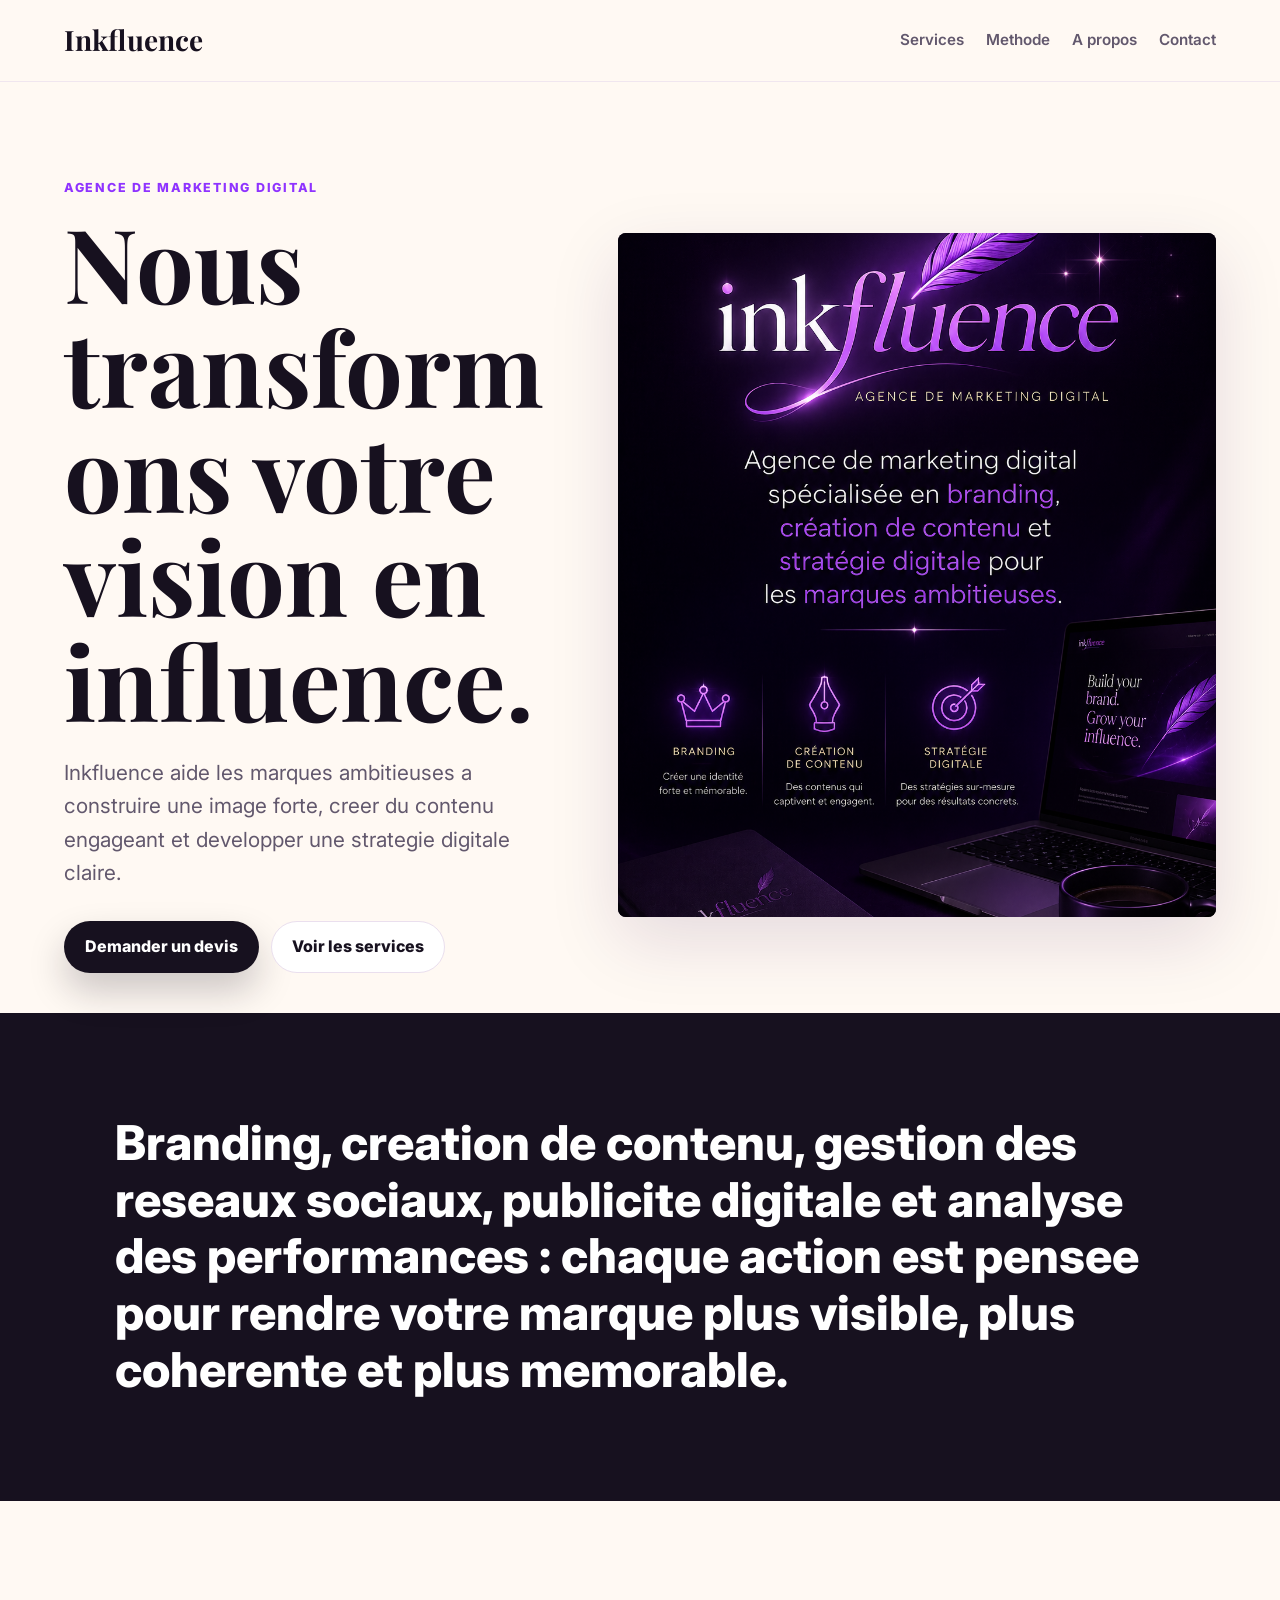
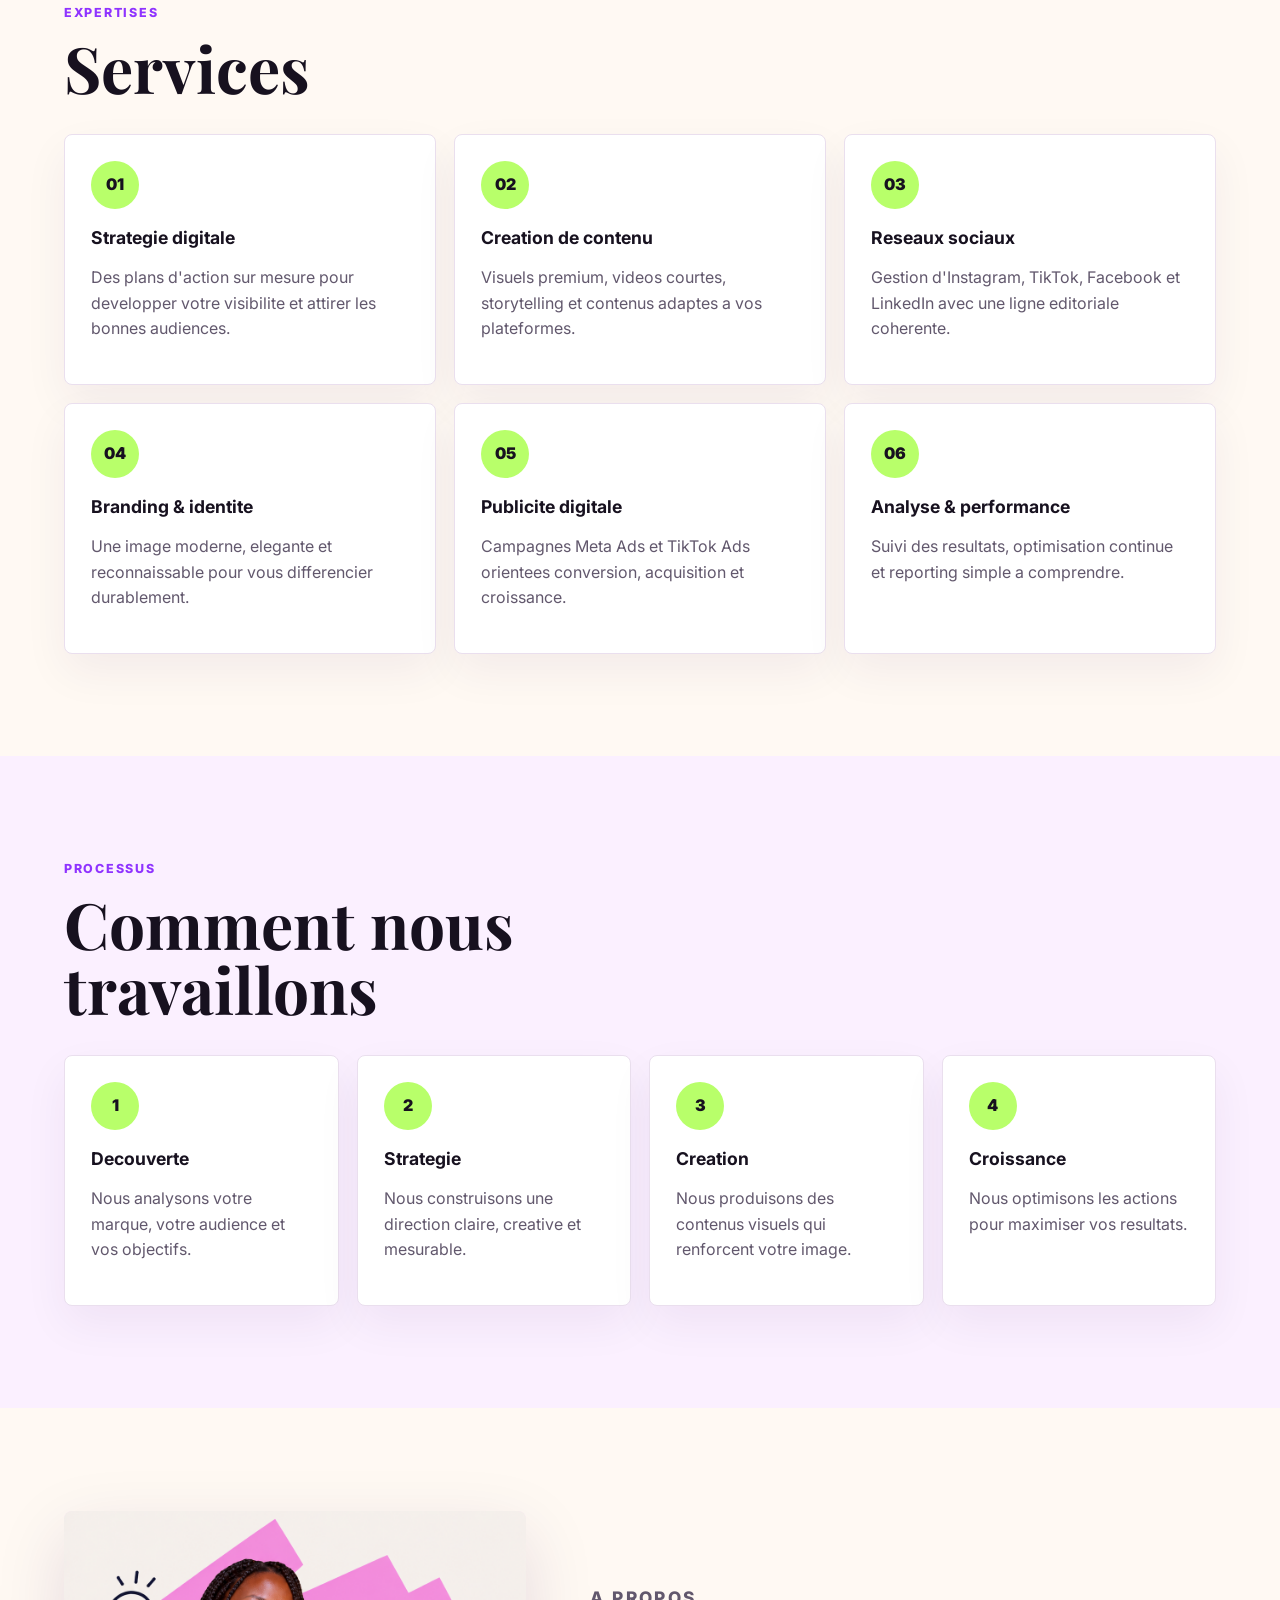
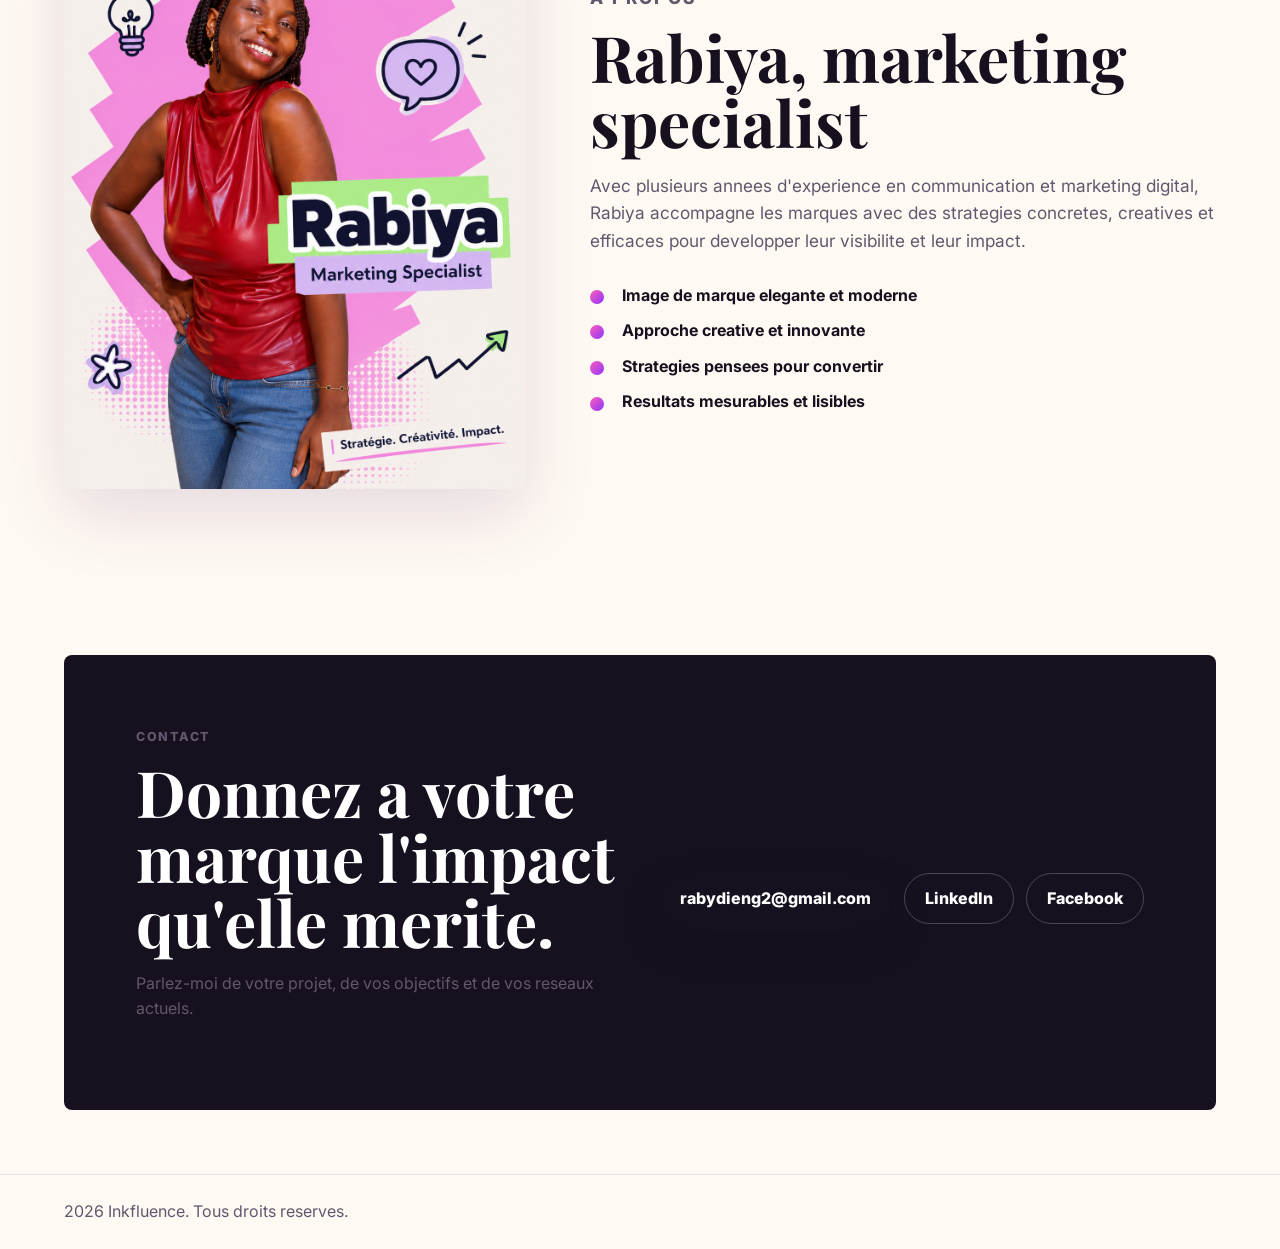
==== index.html @ ddf2203d "Add files via upload" ====
<!DOCTYPE html>
<html lang="fr">
<head>
  <meta charset="UTF-8" />
  <meta name="viewport" content="width=device-width, initial-scale=1.0" />
  <title>Inkfluence | Portfolio marketing digital</title>
  <meta
    name="description"
    content="Inkfluence accompagne les marques ambitieuses avec du branding, de la creation de contenu et une strategie digitale orientee resultats."
  />
  <link rel="preconnect" href="https://fonts.googleapis.com" />
  <link rel="preconnect" href="https://fonts.gstatic.com" crossorigin />
  <link
    href="https://fonts.googleapis.com/css2?family=Inter:wght@400;500;600;700;800&family=Playfair+Display:wght@700&display=swap"
    rel="stylesheet"
  />
  <link rel="stylesheet" href="styles.css" />
</head>
<body>
  <header class="site-header">
    <a class="brand" href="#accueil">Inkfluence</a>
    <nav class="nav" aria-label="Navigation principale">
      <a href="#services">Services</a>
      <a href="#methode">Methode</a>
      <a href="#apropos">A propos</a>
      <a href="#contact">Contact</a>
    </nav>
  </header>

  <main>
    <section class="hero" id="accueil">
      <div class="hero-content">
        <p class="eyebrow">Agence de marketing digital</p>
        <h1>Nous transformons votre vision en influence.</h1>
        <p class="hero-text">
          Inkfluence aide les marques ambitieuses a construire une image forte,
          creer du contenu engageant et developper une strategie digitale claire.
        </p>
        <div class="hero-actions">
          <a class="button primary" href="mailto:rabydieng2@gmail.com?subject=Demande de devis">Demander un devis</a>
          <a class="button secondary" href="#services">Voir les services</a>
        </div>
      </div>
      <div class="hero-media" aria-label="Visuel de marque Inkfluence">
        <img src="assets/inkfluence-hero.png" alt="Identite visuelle Inkfluence" />
      </div>
    </section>

    <section class="section intro" aria-label="Presentation">
      <p>
        Branding, creation de contenu, gestion des reseaux sociaux, publicite digitale
        et analyse des performances : chaque action est pensee pour rendre votre marque
        plus visible, plus coherente et plus memorable.
      </p>
    </section>

    <section class="section" id="services">
      <div class="section-heading">
        <p class="eyebrow">Expertises</p>
        <h2>Services</h2>
      </div>
      <div class="cards">
        <article class="card">
          <span class="card-icon">01</span>
          <h3>Strategie digitale</h3>
          <p>Des plans d'action sur mesure pour developper votre visibilite et attirer les bonnes audiences.</p>
        </article>
        <article class="card">
          <span class="card-icon">02</span>
          <h3>Creation de contenu</h3>
          <p>Visuels premium, videos courtes, storytelling et contenus adaptes a vos plateformes.</p>
        </article>
        <article class="card">
          <span class="card-icon">03</span>
          <h3>Reseaux sociaux</h3>
          <p>Gestion d'Instagram, TikTok, Facebook et LinkedIn avec une ligne editoriale coherente.</p>
        </article>
        <article class="card">
          <span class="card-icon">04</span>
          <h3>Branding & identite</h3>
          <p>Une image moderne, elegante et reconnaissable pour vous differencier durablement.</p>
        </article>
        <article class="card">
          <span class="card-icon">05</span>
          <h3>Publicite digitale</h3>
          <p>Campagnes Meta Ads et TikTok Ads orientees conversion, acquisition et croissance.</p>
        </article>
        <article class="card">
          <span class="card-icon">06</span>
          <h3>Analyse & performance</h3>
          <p>Suivi des resultats, optimisation continue et reporting simple a comprendre.</p>
        </article>
      </div>
    </section>

    <section class="section method" id="methode">
      <div class="section-heading">
        <p class="eyebrow">Processus</p>
        <h2>Comment nous travaillons</h2>
      </div>
      <div class="steps">
        <article>
          <span>1</span>
          <h3>Decouverte</h3>
          <p>Nous analysons votre marque, votre audience et vos objectifs.</p>
        </article>
        <article>
          <span>2</span>
          <h3>Strategie</h3>
          <p>Nous construisons une direction claire, creative et mesurable.</p>
        </article>
        <article>
          <span>3</span>
          <h3>Creation</h3>
          <p>Nous produisons des contenus visuels qui renforcent votre image.</p>
        </article>
        <article>
          <span>4</span>
          <h3>Croissance</h3>
          <p>Nous optimisons les actions pour maximiser vos resultats.</p>
        </article>
      </div>
    </section>

    <section class="section about" id="apropos">
      <div class="about-media">
        <img src="assets/rabiya-marketing-specialist.png" alt="Rabiya, marketing specialist" />
      </div>
      <div class="about-content">
        <p class="eyebrow">A propos</p>
        <h2>Rabiya, marketing specialist</h2>
        <p>
          Avec plusieurs annees d'experience en communication et marketing digital,
          Rabiya accompagne les marques avec des strategies concretes, creatives et
          efficaces pour developper leur visibilite et leur impact.
        </p>
        <ul class="check-list">
          <li>Image de marque elegante et moderne</li>
          <li>Approche creative et innovante</li>
          <li>Strategies pensees pour convertir</li>
          <li>Resultats mesurables et lisibles</li>
        </ul>
      </div>
    </section>

    <section class="cta" id="contact">
      <div>
        <p class="eyebrow">Contact</p>
        <h2>Donnez a votre marque l'impact qu'elle merite.</h2>
        <p>Parlez-moi de votre projet, de vos objectifs et de vos reseaux actuels.</p>
      </div>
      <div class="contact-actions">
        <a class="button primary" href="mailto:rabydieng2@gmail.com?subject=Demande de devis">rabydieng2@gmail.com</a>
        <a class="button secondary" href="https://www.linkedin.com/in/rabiya-dieng-50370a362?utm_source=share&utm_campaign=share_via&utm_content=profile&utm_medium=ios_app" target="_blank" rel="noreferrer">LinkedIn</a>
        <a class="button secondary" href="https://www.facebook.com/share/18fPBkWwqf/?mibextid=wwXIfr" target="_blank" rel="noreferrer">Facebook</a>
      </div>
    </section>
  </main>

  <footer class="site-footer">
    <p>2026 Inkfluence. Tous droits reserves.</p>
  </footer>
</body>
</html>
---- styles.css ----
:root {
  --bg: #fff9f3;
  --surface: #ffffff;
  --ink: #17111f;
  --muted: #62586d;
  --purple: #8f33ff;
  --pink: #ff5fb7;
  --lime: #b8ff6a;
  --line: #eadfee;
  --shadow: 0 24px 70px rgba(52, 18, 82, 0.13);
}

* {
  box-sizing: border-box;
}

html {
  scroll-behavior: smooth;
}

body {
  margin: 0;
  background: var(--bg);
  color: var(--ink);
  font-family: Inter, Arial, sans-serif;
  line-height: 1.6;
}

img {
  display: block;
  max-width: 100%;
}

a {
  color: inherit;
  text-decoration: none;
}

.site-header {
  position: sticky;
  top: 0;
  z-index: 10;
  display: flex;
  align-items: center;
  justify-content: space-between;
  gap: 24px;
  padding: 18px clamp(20px, 5vw, 72px);
  background: rgba(255, 249, 243, 0.88);
  backdrop-filter: blur(18px);
  border-bottom: 1px solid rgba(234, 223, 238, 0.7);
}

.brand {
  font-family: "Playfair Display", Georgia, serif;
  font-size: 1.75rem;
  font-weight: 700;
}

.nav {
  display: flex;
  flex-wrap: wrap;
  justify-content: flex-end;
  gap: 8px 22px;
  color: var(--muted);
  font-size: 0.95rem;
  font-weight: 600;
}

.nav a:hover {
  color: var(--purple);
}

.hero {
  display: grid;
  grid-template-columns: minmax(0, 0.9fr) minmax(320px, 1.1fr);
  align-items: center;
  gap: clamp(28px, 5vw, 72px);
  padding: clamp(48px, 8vw, 96px) clamp(20px, 5vw, 72px) 40px;
  min-height: calc(100vh - 73px);
}

.hero-content {
  max-width: 650px;
}

.eyebrow {
  margin: 0 0 12px;
  color: var(--purple);
  font-size: 0.78rem;
  font-weight: 800;
  letter-spacing: 0.14em;
  text-transform: uppercase;
}

h1,
h2,
h3,
p {
  overflow-wrap: anywhere;
}

h1,
h2 {
  margin: 0;
  font-family: "Playfair Display", Georgia, serif;
  line-height: 1.02;
}

h1 {
  font-size: clamp(3rem, 8vw, 6.5rem);
  max-width: 720px;
}

h2 {
  font-size: clamp(2.2rem, 5vw, 4.6rem);
}

h3 {
  margin: 18px 0 10px;
  font-size: 1.1rem;
  line-height: 1.25;
}

.hero-text {
  max-width: 590px;
  margin: 24px 0 0;
  color: var(--muted);
  font-size: clamp(1.05rem, 2vw, 1.3rem);
}

.hero-actions,
.contact-actions {
  display: flex;
  flex-wrap: wrap;
  gap: 12px;
  margin-top: 32px;
}

.button {
  display: inline-flex;
  align-items: center;
  justify-content: center;
  min-height: 48px;
  padding: 12px 20px;
  border: 1px solid transparent;
  border-radius: 999px;
  font-weight: 800;
  transition: transform 180ms ease, box-shadow 180ms ease, background 180ms ease;
}

.button:hover {
  transform: translateY(-2px);
}

.button.primary {
  background: var(--ink);
  color: #ffffff;
  box-shadow: 0 18px 36px rgba(23, 17, 31, 0.22);
}

.button.secondary {
  background: var(--surface);
  border-color: var(--line);
  color: var(--ink);
}

.hero-media {
  overflow: hidden;
  border-radius: 8px;
  box-shadow: var(--shadow);
  background: #13061f;
}

.hero-media img {
  width: 100%;
  height: min(76vh, 820px);
  object-fit: cover;
}

.section {
  padding: clamp(56px, 8vw, 110px) clamp(20px, 5vw, 72px);
}

.intro {
  background: var(--ink);
  color: #ffffff;
}

.intro p {
  max-width: 1050px;
  margin: 0 auto;
  font-size: clamp(1.45rem, 4vw, 3rem);
  line-height: 1.18;
  font-weight: 800;
}

.section-heading {
  max-width: 760px;
  margin-bottom: 34px;
}

.cards {
  display: grid;
  grid-template-columns: repeat(3, minmax(0, 1fr));
  gap: 18px;
}

.card,
.steps article {
  min-height: 220px;
  padding: 26px;
  background: var(--surface);
  border: 1px solid var(--line);
  border-radius: 8px;
  box-shadow: 0 18px 45px rgba(52, 18, 82, 0.06);
}

.card-icon,
.steps span {
  display: inline-grid;
  place-items: center;
  width: 48px;
  height: 48px;
  border-radius: 50%;
  background: var(--lime);
  color: var(--ink);
  font-weight: 900;
}

.card p,
.steps p,
.about-content p,
.cta p,
.site-footer {
  color: var(--muted);
}

.method {
  background: #fbf0ff;
}

.steps {
  display: grid;
  grid-template-columns: repeat(4, minmax(0, 1fr));
  gap: 18px;
}

.about {
  display: grid;
  grid-template-columns: minmax(280px, 0.85fr) minmax(0, 1.15fr);
  align-items: center;
  gap: clamp(28px, 5vw, 72px);
}

.about-media {
  overflow: hidden;
  border-radius: 8px;
  background: #ffe8f6;
  box-shadow: var(--shadow);
}

.about-media img {
  width: 100%;
  aspect-ratio: 4 / 5;
  object-fit: cover;
}

.about-content {
  max-width: 720px;
}

.about-content p {
  font-size: 1.08rem;
}

.check-list {
  display: grid;
  gap: 10px;
  padding: 0;
  margin: 28px 0 0;
  list-style: none;
}

.check-list li {
  position: relative;
  padding-left: 32px;
  font-weight: 700;
}

.check-list li::before {
  content: "";
  position: absolute;
  left: 0;
  top: 0.45em;
  width: 14px;
  height: 14px;
  border-radius: 50%;
  background: linear-gradient(135deg, var(--pink), var(--purple));
}

.cta {
  display: grid;
  grid-template-columns: minmax(0, 1fr) auto;
  align-items: center;
  gap: 28px;
  margin: clamp(20px, 5vw, 72px);
  padding: clamp(36px, 6vw, 72px);
  background: var(--ink);
  color: #ffffff;
  border-radius: 8px;
}

.cta p {
  max-width: 650px;
}

.cta .button.secondary {
  background: transparent;
  color: #ffffff;
  border-color: rgba(255, 255, 255, 0.22);
}

.site-footer {
  padding: 24px clamp(20px, 5vw, 72px);
  border-top: 1px solid var(--line);
}

.site-footer p {
  margin: 0;
}

@media (max-width: 920px) {
  .hero,
  .about,
  .cta {
    grid-template-columns: 1fr;
  }

  .hero {
    min-height: auto;
  }

  .cards,
  .steps {
    grid-template-columns: repeat(2, minmax(0, 1fr));
  }

  .hero-media img {
    height: auto;
  }
}

@media (max-width: 640px) {
  .site-header {
    align-items: flex-start;
    flex-direction: column;
  }

  .nav {
    justify-content: flex-start;
  }

  .cards,
  .steps {
    grid-template-columns: 1fr;
  }

  .button {
    width: 100%;
  }
}
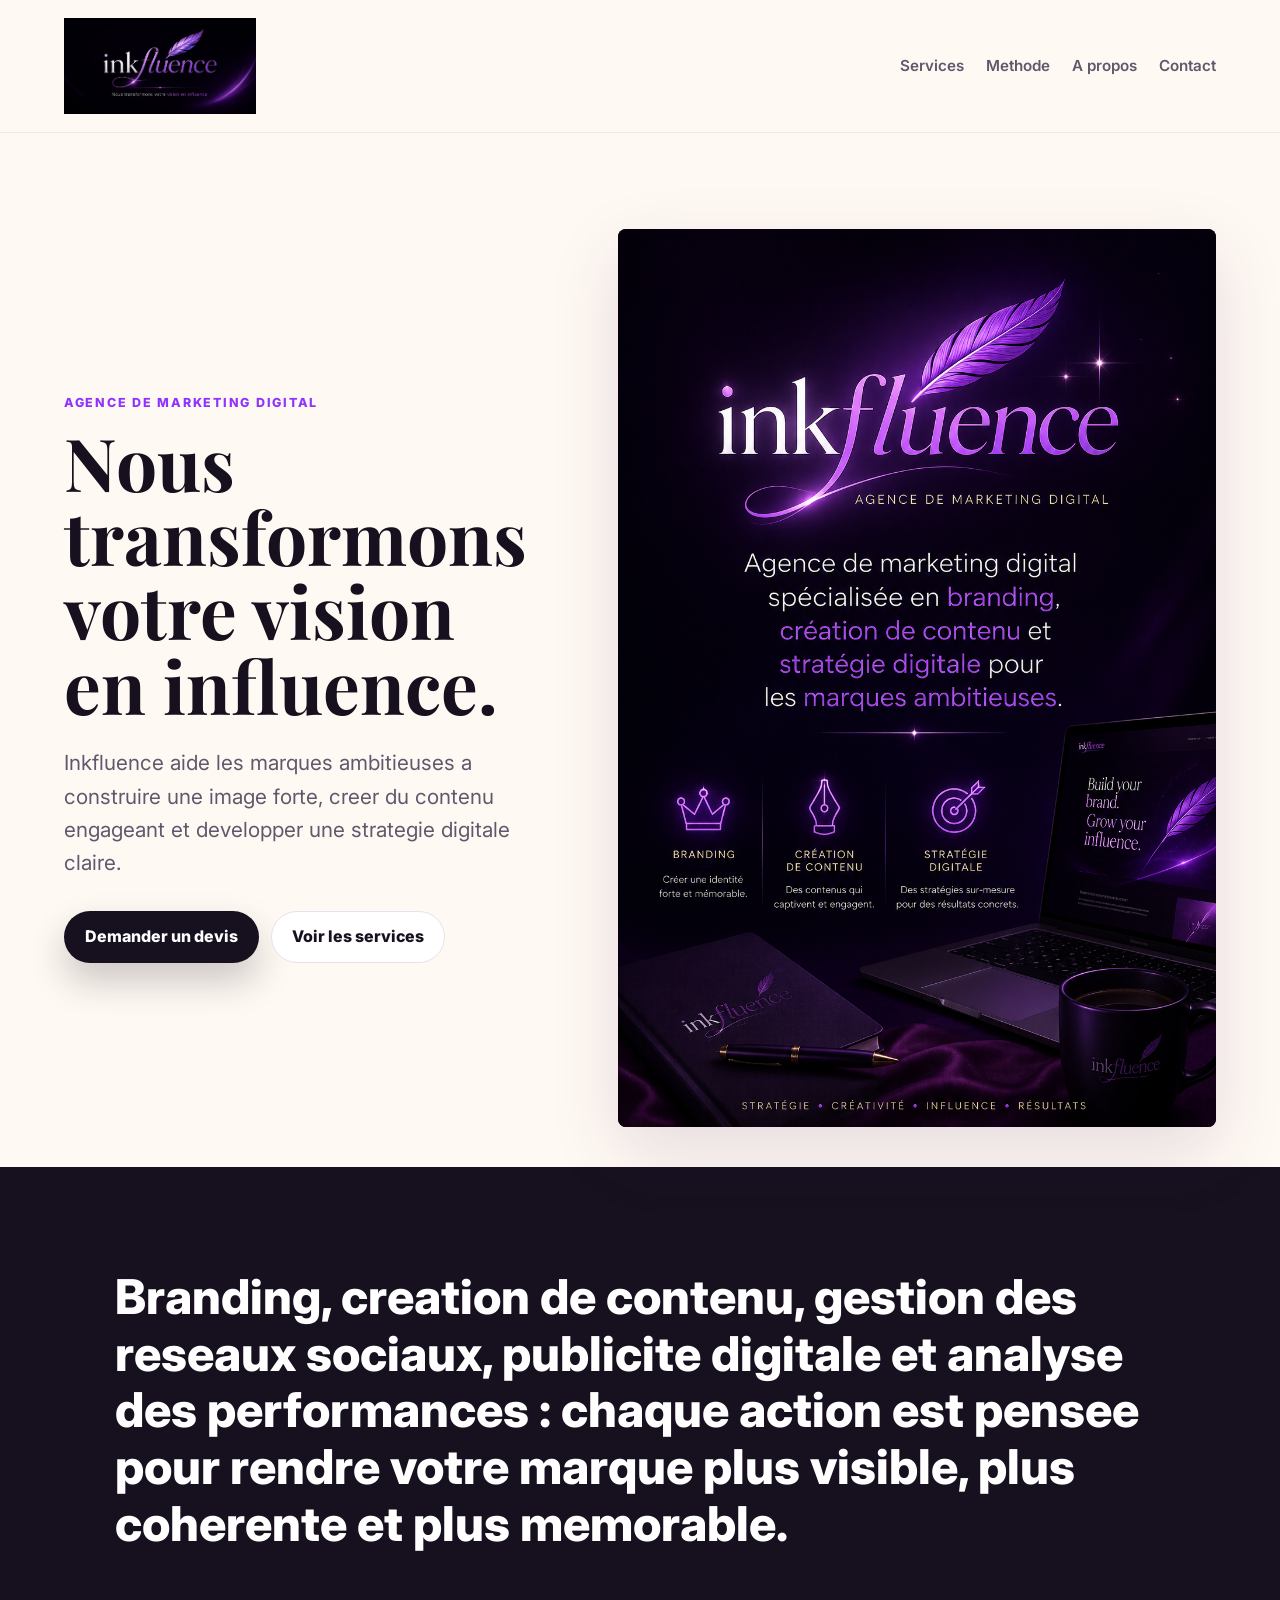
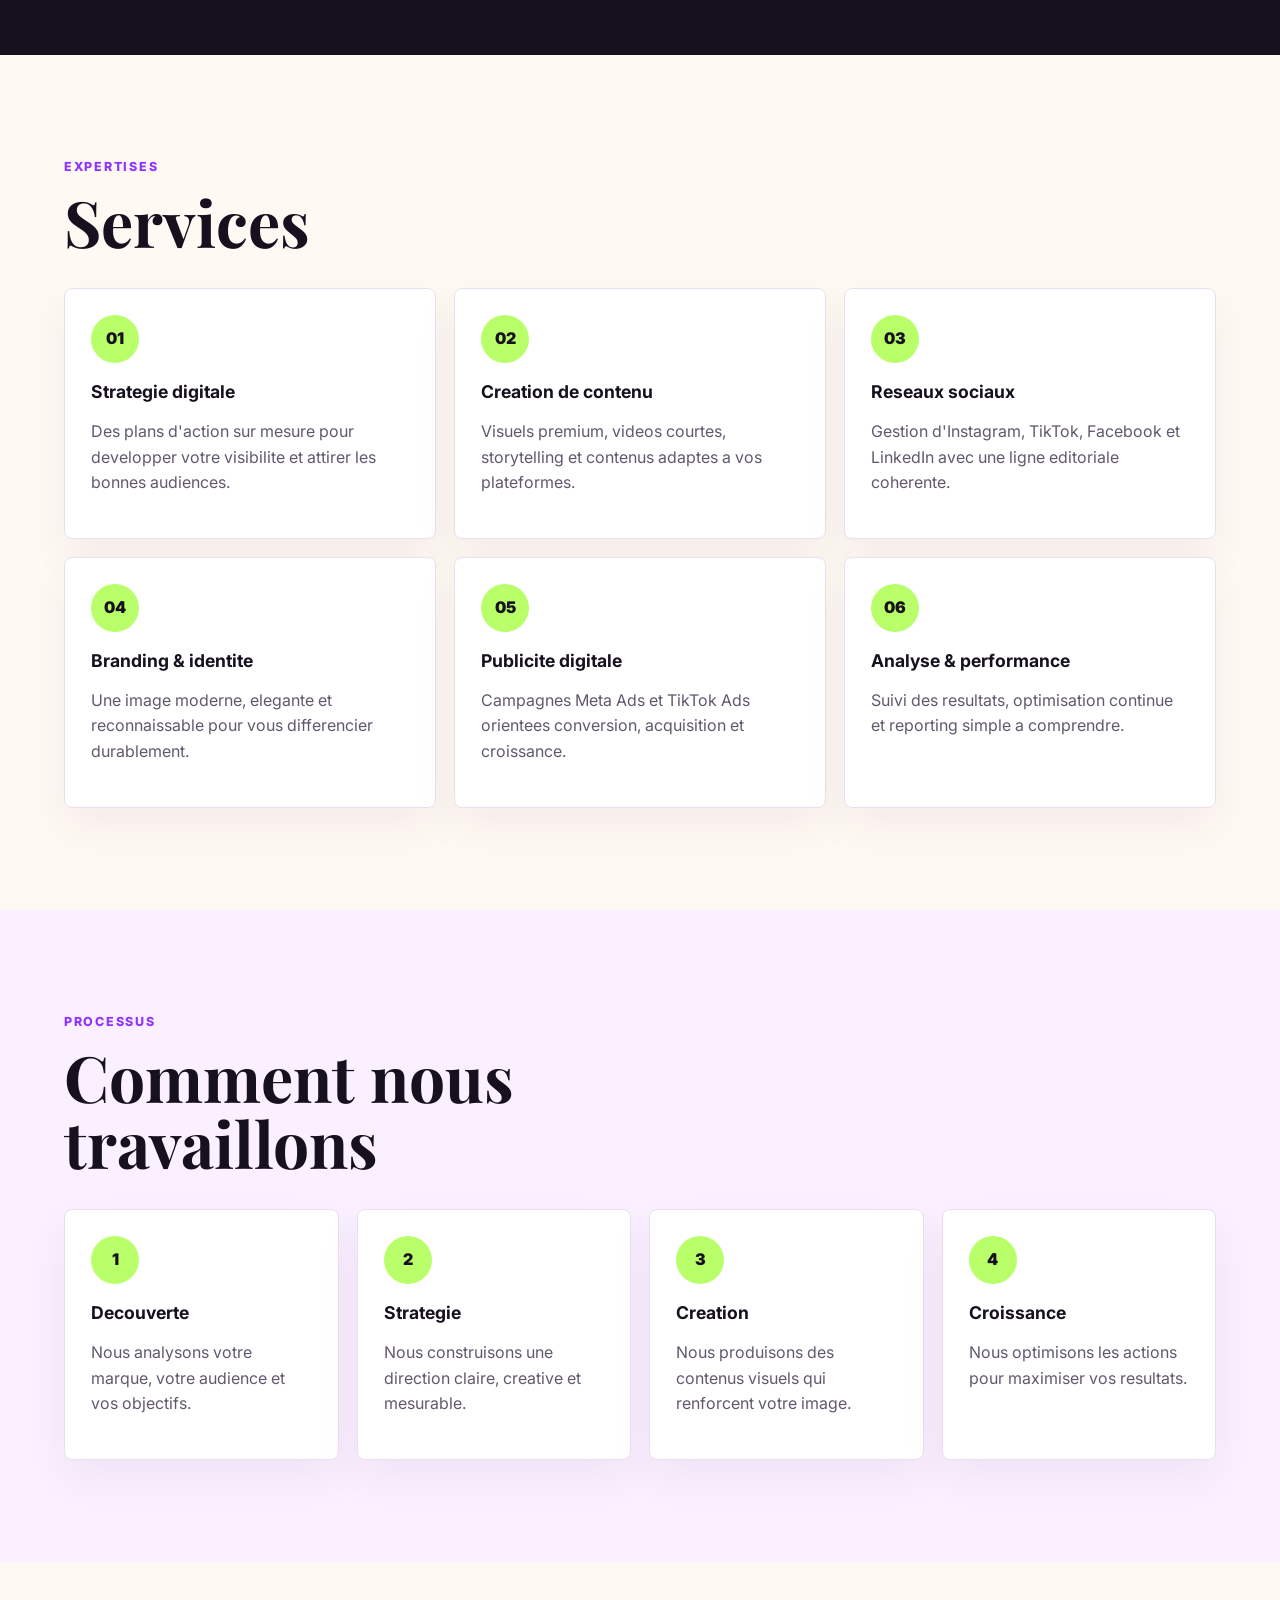
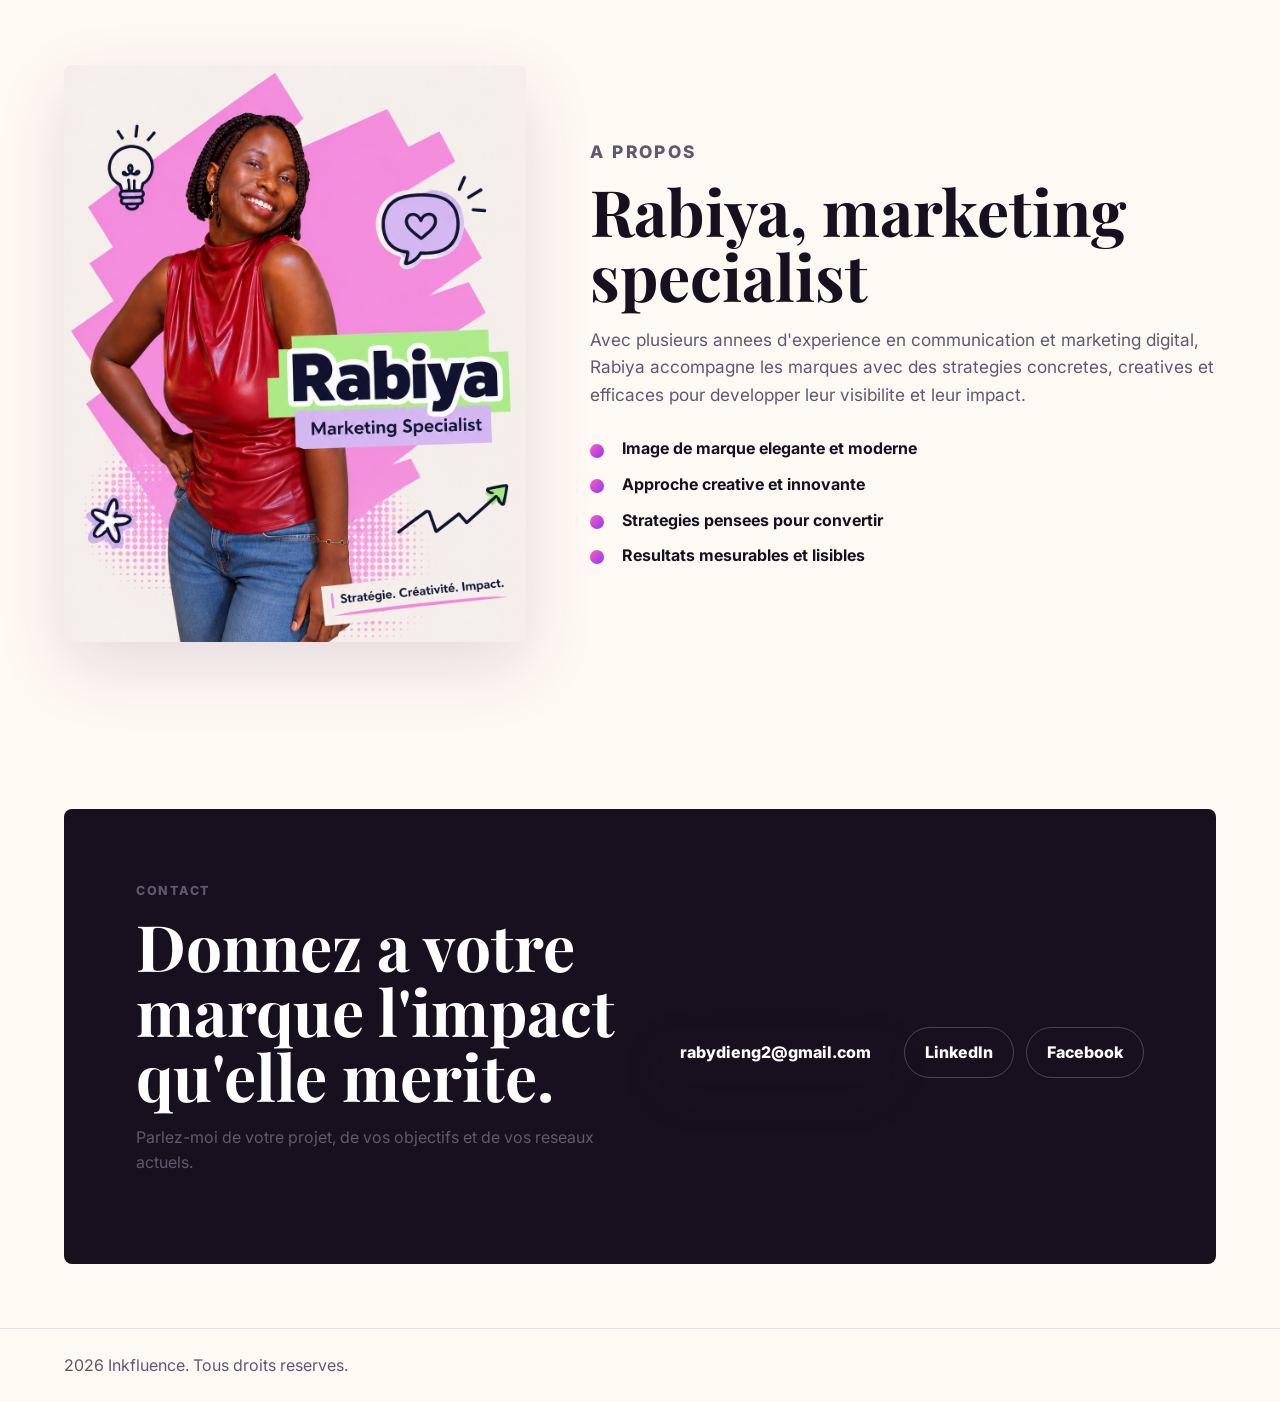
==== commit 62500ec8: "Add files via upload" ====
--- a/index.html
+++ b/index.html
@@ -18,7 +18,9 @@
 </head>
 <body>
   <header class="site-header">
-    <a class="brand" href="#accueil">Inkfluence</a>
+    <a class="brand" href="#accueil" aria-label="Accueil Inkfluence">
+      <img src="assets/inkfluence-logo.png" alt="Inkfluence" />
+    </a>
     <nav class="nav" aria-label="Navigation principale">
       <a href="#services">Services</a>
       <a href="#methode">Methode</a>
--- a/styles.css
+++ b/styles.css
@@ -51,9 +51,14 @@
 }
 
 .brand {
-  font-family: "Playfair Display", Georgia, serif;
-  font-size: 1.75rem;
-  font-weight: 700;
+  display: inline-flex;
+  align-items: center;
+  width: clamp(132px, 15vw, 210px);
+}
+
+.brand img {
+  width: 100%;
+  height: auto;
 }
 
 .nav {
@@ -107,8 +112,8 @@
 }
 
 h1 {
-  font-size: clamp(3rem, 8vw, 6.5rem);
-  max-width: 720px;
+  font-size: clamp(2.45rem, 5.7vw, 5rem);
+  max-width: 660px;
 }
 
 h2 {
@@ -173,8 +178,9 @@
 
 .hero-media img {
   width: 100%;
-  height: min(76vh, 820px);
-  object-fit: cover;
+  height: auto;
+  object-fit: contain;
+  object-position: center top;
 }
 
 .section {
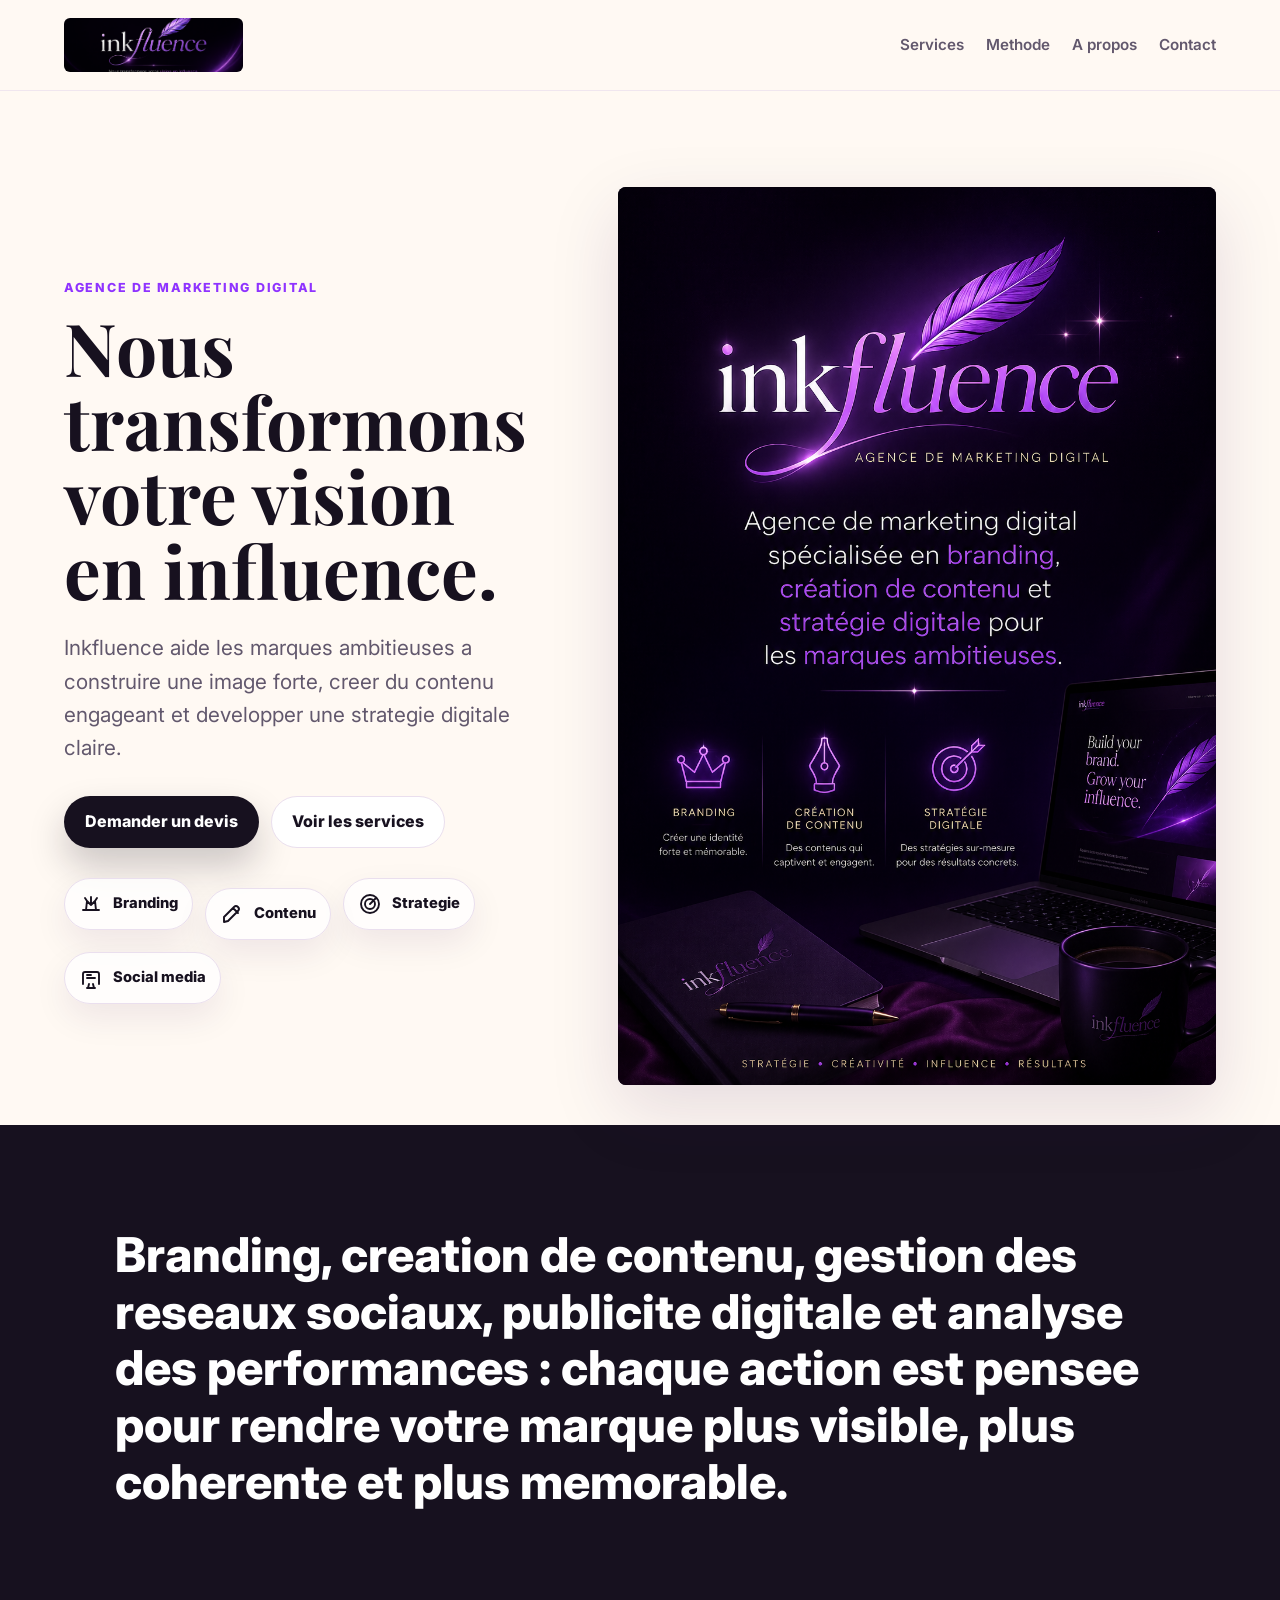
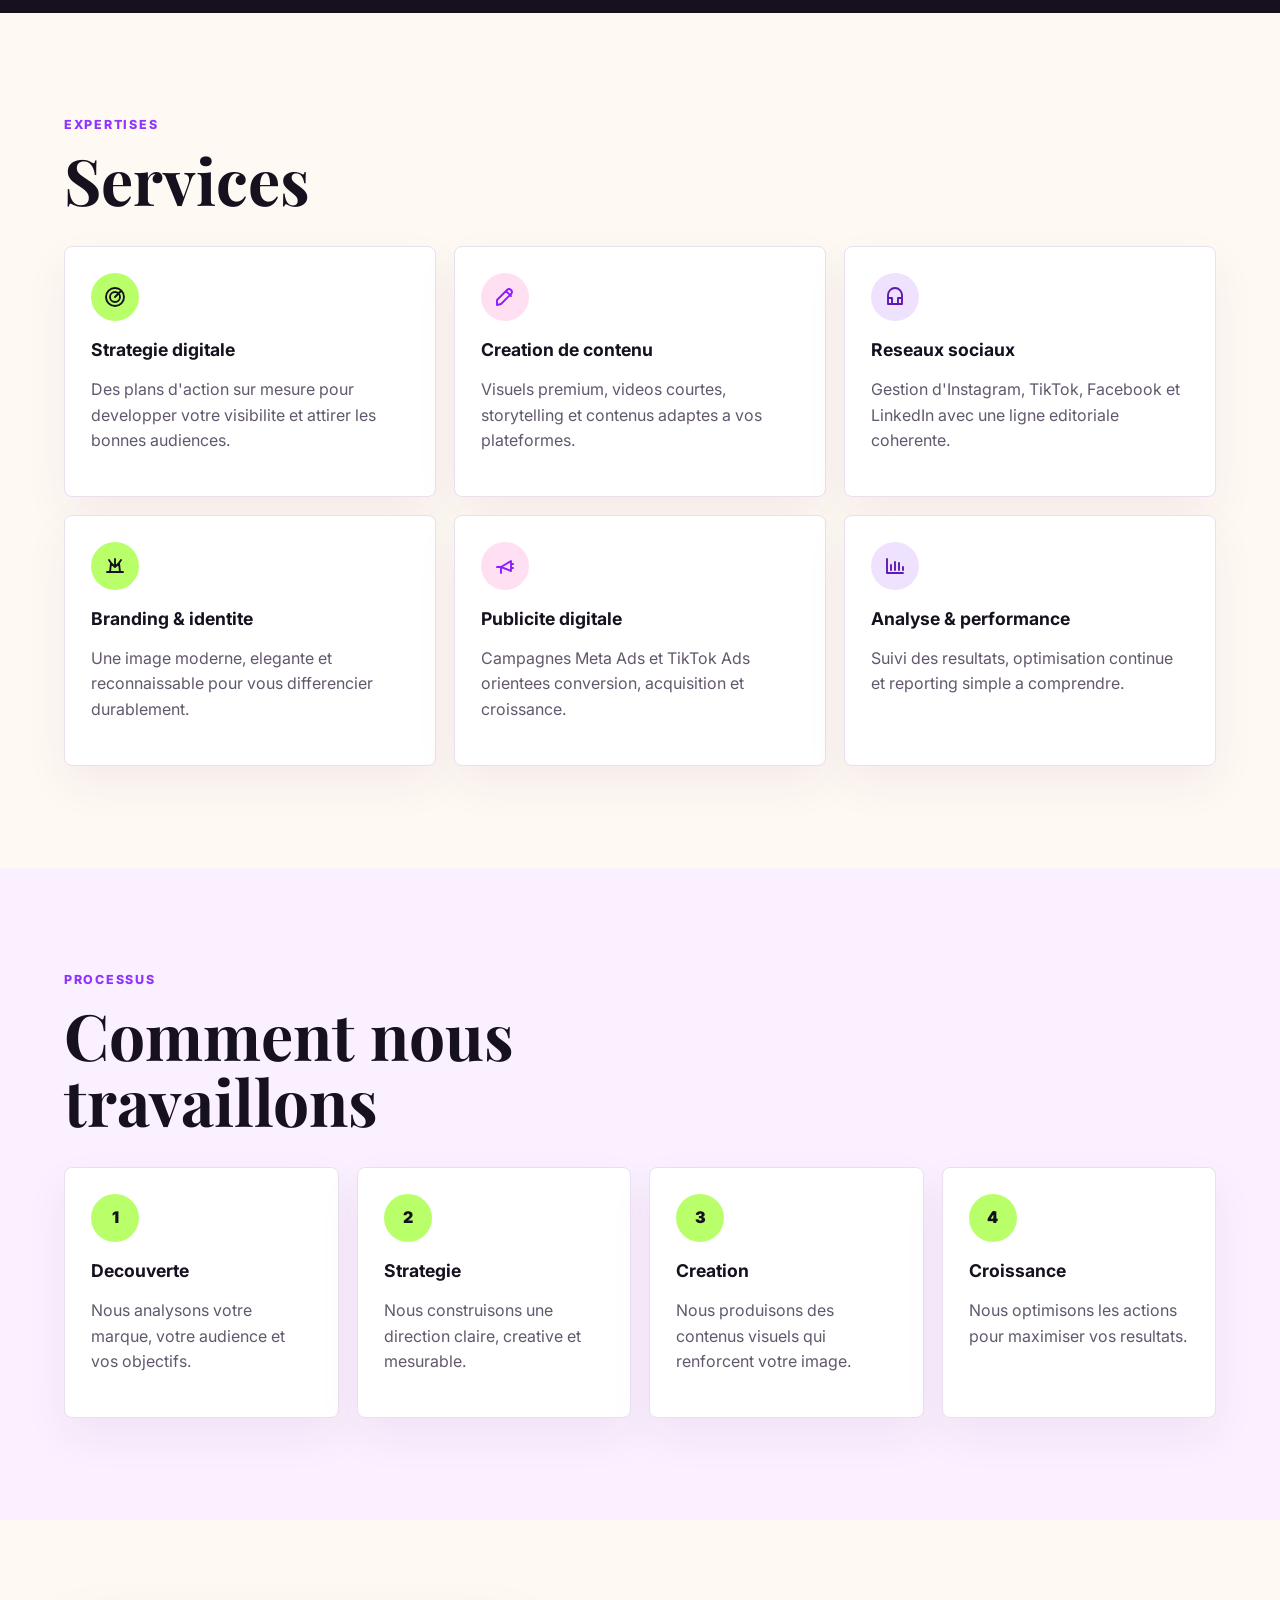
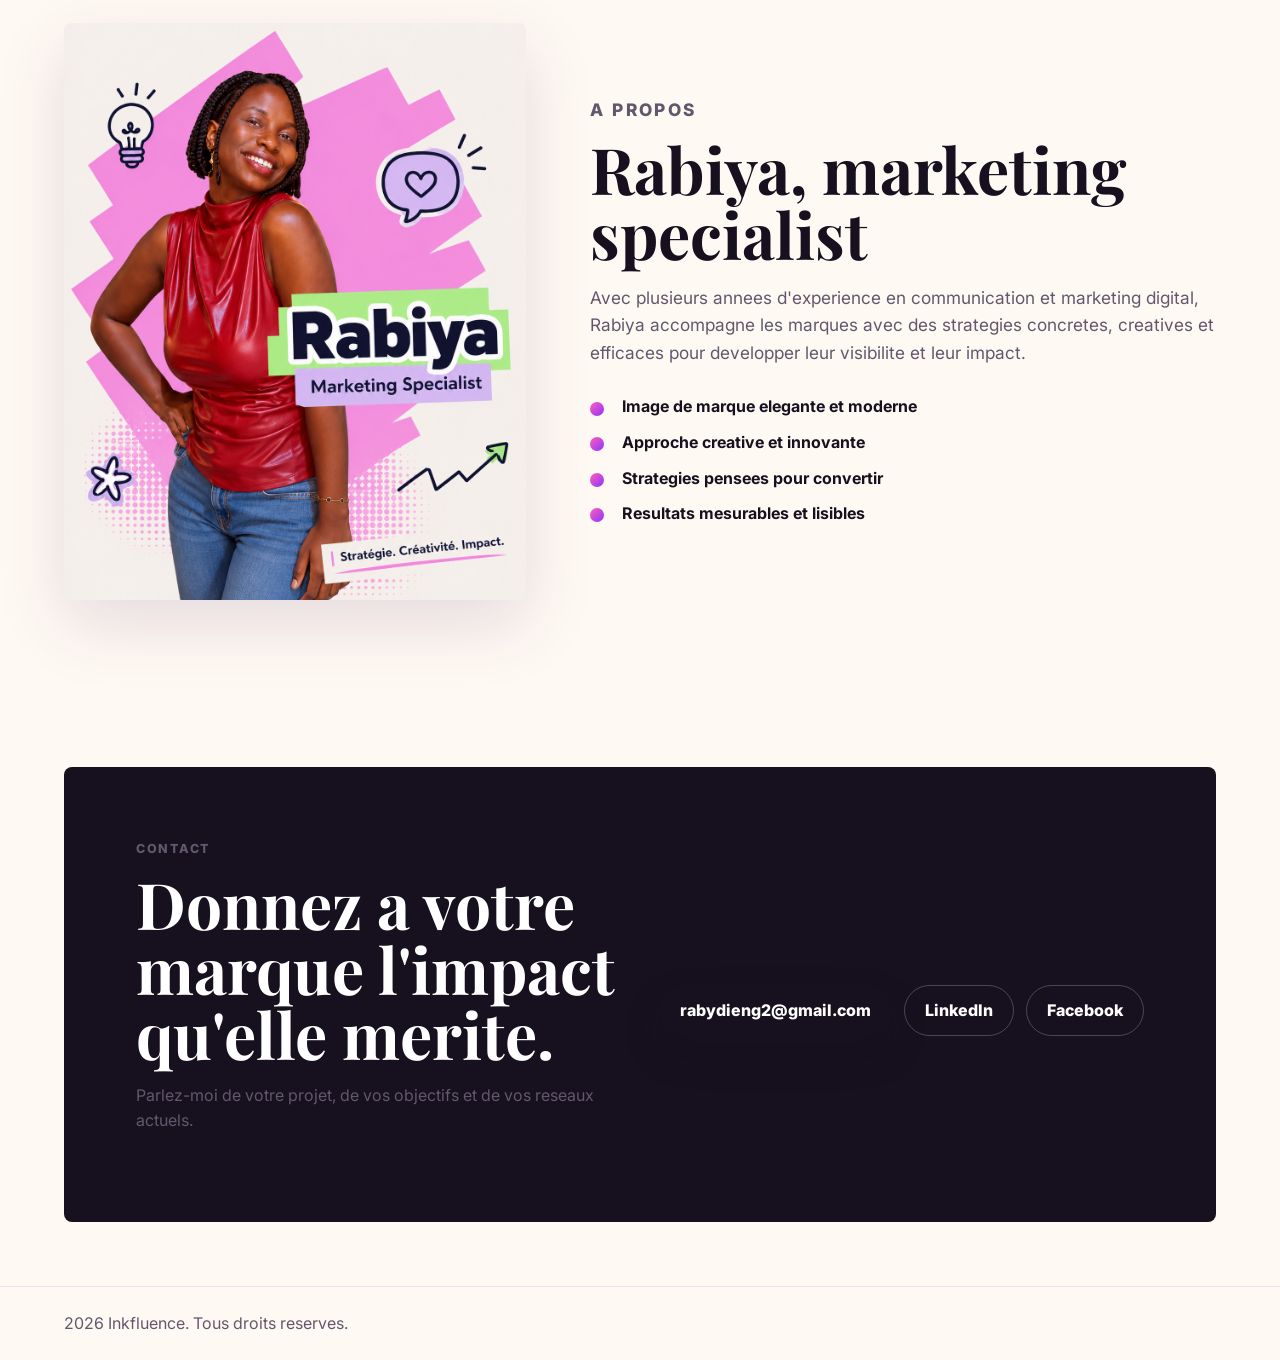
==== commit 4a615cfc: "Add files via upload" ====
--- a/index.html
+++ b/index.html
@@ -42,6 +42,24 @@
           <a class="button primary" href="mailto:rabydieng2@gmail.com?subject=Demande de devis">Demander un devis</a>
           <a class="button secondary" href="#services">Voir les services</a>
         </div>
+        <div class="service-cloud" aria-label="Services Inkfluence">
+          <span class="service-pill">
+            <svg viewBox="0 0 24 24" aria-hidden="true"><path d="M4 18h16M7 18l1-9 4 4 4-4 1 9M8 9l-2-3M16 9l2-3M12 13V5" /></svg>
+            Branding
+          </span>
+          <span class="service-pill">
+            <svg viewBox="0 0 24 24" aria-hidden="true"><path d="M4 20l4-1 10-10a2.8 2.8 0 0 0-4-4L4 15v5ZM13 6l5 5" /></svg>
+            Contenu
+          </span>
+          <span class="service-pill">
+            <svg viewBox="0 0 24 24" aria-hidden="true"><path d="M12 21a9 9 0 1 0-9-9 9 9 0 0 0 9 9ZM12 17a5 5 0 1 0-5-5 5 5 0 0 0 5 5ZM12 12l6-6" /></svg>
+            Strategie
+          </span>
+          <span class="service-pill">
+            <svg viewBox="0 0 24 24" aria-hidden="true"><path d="M4 18V8a2 2 0 0 1 2-2h12a2 2 0 0 1 2 2v10M8 22h8M10 18l-1 4M14 18l1 4M8 12h8M8 9h4" /></svg>
+            Social media
+          </span>
+        </div>
       </div>
       <div class="hero-media" aria-label="Visuel de marque Inkfluence">
         <img src="assets/inkfluence-hero.png" alt="Identite visuelle Inkfluence" />
@@ -63,32 +81,32 @@
       </div>
       <div class="cards">
         <article class="card">
-          <span class="card-icon">01</span>
+          <span class="card-icon"><svg viewBox="0 0 24 24" aria-hidden="true"><path d="M12 21a9 9 0 1 0-9-9 9 9 0 0 0 9 9ZM12 17a5 5 0 1 0-5-5 5 5 0 0 0 5 5ZM12 12l6-6" /></svg></span>
           <h3>Strategie digitale</h3>
           <p>Des plans d'action sur mesure pour developper votre visibilite et attirer les bonnes audiences.</p>
         </article>
         <article class="card">
-          <span class="card-icon">02</span>
+          <span class="card-icon"><svg viewBox="0 0 24 24" aria-hidden="true"><path d="M4 20l4-1 10-10a2.8 2.8 0 0 0-4-4L4 15v5ZM13 6l5 5" /></svg></span>
           <h3>Creation de contenu</h3>
           <p>Visuels premium, videos courtes, storytelling et contenus adaptes a vos plateformes.</p>
         </article>
         <article class="card">
-          <span class="card-icon">03</span>
+          <span class="card-icon"><svg viewBox="0 0 24 24" aria-hidden="true"><path d="M5 19v-9a7 7 0 0 1 14 0v9M5 13h4v6H5v-6ZM15 13h4v6h-4v-6ZM9 19h6" /></svg></span>
           <h3>Reseaux sociaux</h3>
           <p>Gestion d'Instagram, TikTok, Facebook et LinkedIn avec une ligne editoriale coherente.</p>
         </article>
         <article class="card">
-          <span class="card-icon">04</span>
+          <span class="card-icon"><svg viewBox="0 0 24 24" aria-hidden="true"><path d="M4 18h16M7 18l1-9 4 4 4-4 1 9M8 9l-2-3M16 9l2-3M12 13V5" /></svg></span>
           <h3>Branding & identite</h3>
           <p>Une image moderne, elegante et reconnaissable pour vous differencier durablement.</p>
         </article>
         <article class="card">
-          <span class="card-icon">05</span>
+          <span class="card-icon"><svg viewBox="0 0 24 24" aria-hidden="true"><path d="M4 13h4l10-6v10L8 13H4v0ZM8 13v6M18 10h2M18 14h2" /></svg></span>
           <h3>Publicite digitale</h3>
           <p>Campagnes Meta Ads et TikTok Ads orientees conversion, acquisition et croissance.</p>
         </article>
         <article class="card">
-          <span class="card-icon">06</span>
+          <span class="card-icon"><svg viewBox="0 0 24 24" aria-hidden="true"><path d="M4 19V5M4 19h16M8 16v-5M12 16V8M16 16v-7M20 16v-3" /></svg></span>
           <h3>Analyse & performance</h3>
           <p>Suivi des resultats, optimisation continue et reporting simple a comprendre.</p>
         </article>
--- a/styles.css
+++ b/styles.css
@@ -53,12 +53,18 @@
 .brand {
   display: inline-flex;
   align-items: center;
-  width: clamp(132px, 15vw, 210px);
+  width: clamp(150px, 14vw, 210px);
+  height: 54px;
+  overflow: hidden;
+  border-radius: 6px;
+  background: #12061c;
 }
 
 .brand img {
   width: 100%;
-  height: auto;
+  height: 100%;
+  object-fit: cover;
+  object-position: center;
 }
 
 .nav {
@@ -141,6 +147,45 @@
   margin-top: 32px;
 }
 
+.service-cloud {
+  display: flex;
+  flex-wrap: wrap;
+  gap: 12px;
+  margin-top: 30px;
+  max-width: 620px;
+}
+
+.service-pill {
+  display: inline-flex;
+  align-items: center;
+  gap: 10px;
+  min-height: 52px;
+  padding: 10px 14px;
+  background: rgba(255, 255, 255, 0.78);
+  border: 1px solid var(--line);
+  border-radius: 999px;
+  color: var(--ink);
+  font-size: 0.92rem;
+  font-weight: 800;
+  box-shadow: 0 14px 34px rgba(52, 18, 82, 0.08);
+}
+
+.service-pill:nth-child(2),
+.service-pill:nth-child(4) {
+  transform: translateY(10px);
+}
+
+.service-pill svg,
+.card-icon svg {
+  width: 24px;
+  height: 24px;
+  fill: none;
+  stroke: currentColor;
+  stroke-width: 1.9;
+  stroke-linecap: round;
+  stroke-linejoin: round;
+}
+
 .button {
   display: inline-flex;
   align-items: center;
@@ -219,6 +264,13 @@
   border: 1px solid var(--line);
   border-radius: 8px;
   box-shadow: 0 18px 45px rgba(52, 18, 82, 0.06);
+  transition: transform 180ms ease, box-shadow 180ms ease, border-color 180ms ease;
+}
+
+.card:hover {
+  transform: translateY(-5px);
+  border-color: rgba(143, 51, 255, 0.32);
+  box-shadow: 0 24px 60px rgba(52, 18, 82, 0.12);
 }
 
 .card-icon,
@@ -233,6 +285,18 @@
   font-weight: 900;
 }
 
+.card:nth-child(2) .card-icon,
+.card:nth-child(5) .card-icon {
+  background: #ffe0f3;
+  color: #8f1cff;
+}
+
+.card:nth-child(3) .card-icon,
+.card:nth-child(6) .card-icon {
+  background: #efe2ff;
+  color: #5d19b5;
+}
+
 .card p,
 .steps p,
 .about-content p,
@@ -360,6 +424,14 @@
   .site-header {
     align-items: flex-start;
     flex-direction: column;
+    gap: 14px;
+    padding-top: 14px;
+    padding-bottom: 14px;
+  }
+
+  .brand {
+    width: 210px;
+    height: 70px;
   }
 
   .nav {
@@ -374,4 +446,27 @@
   .button {
     width: 100%;
   }
-}
+
+  .hero {
+    padding-top: 36px;
+  }
+
+  .service-cloud {
+    display: grid;
+    grid-template-columns: repeat(2, minmax(0, 1fr));
+    gap: 10px;
+  }
+
+  .service-pill {
+    justify-content: center;
+    border-radius: 8px;
+    min-height: 74px;
+    padding: 12px;
+    text-align: center;
+  }
+
+  .service-pill:nth-child(2),
+  .service-pill:nth-child(4) {
+    transform: none;
+  }
+}
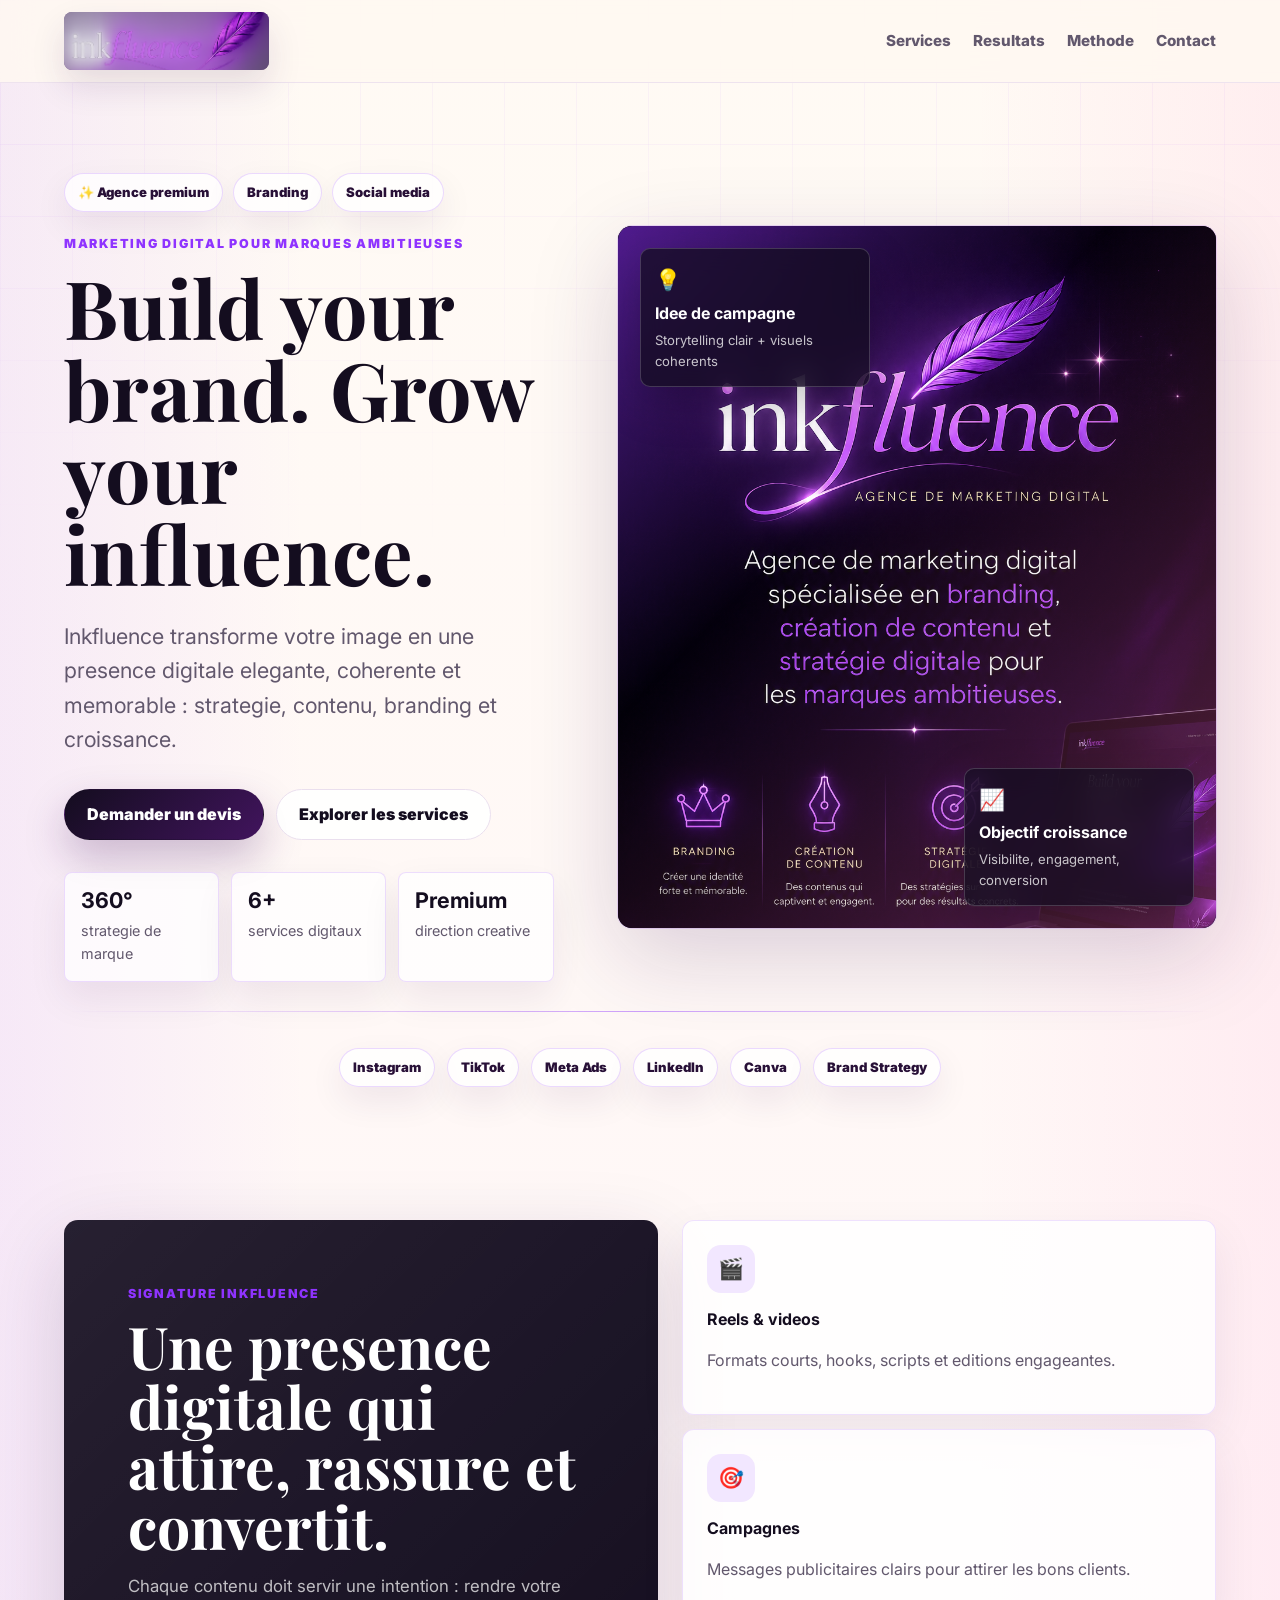
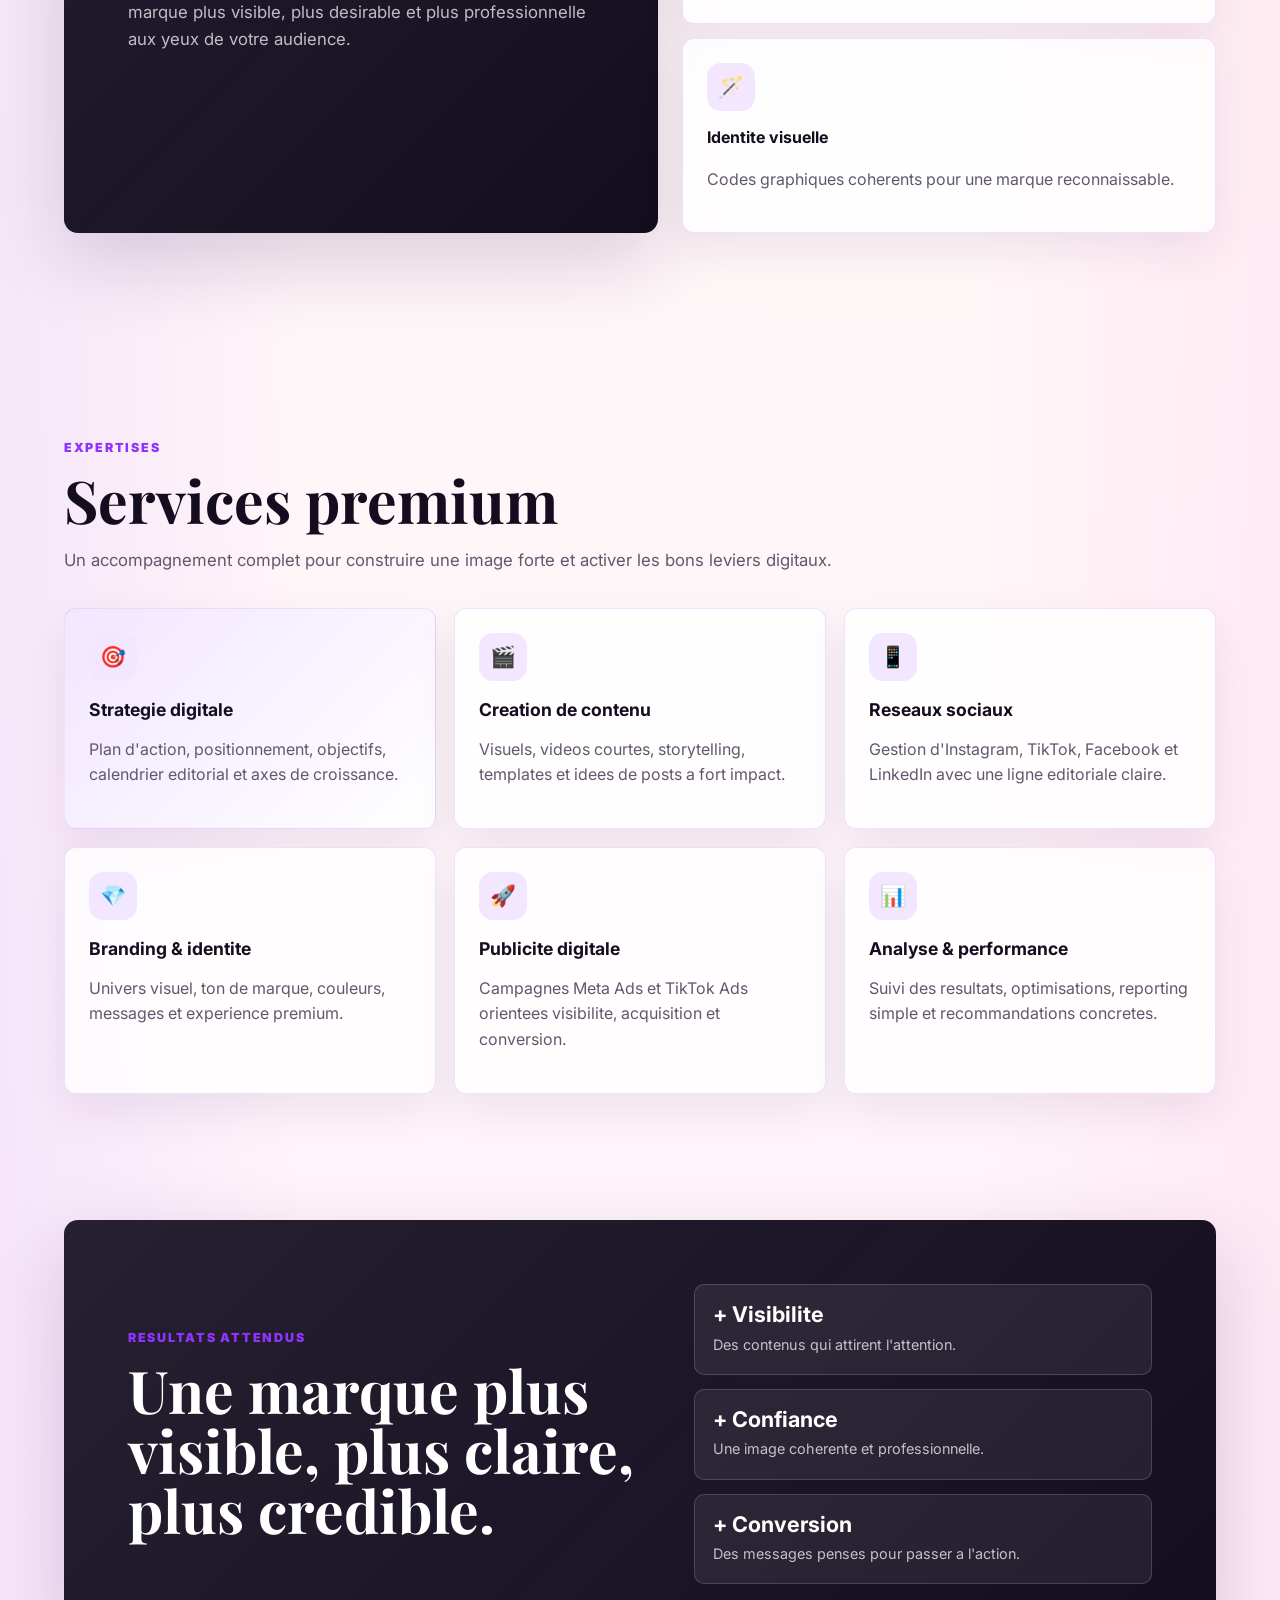
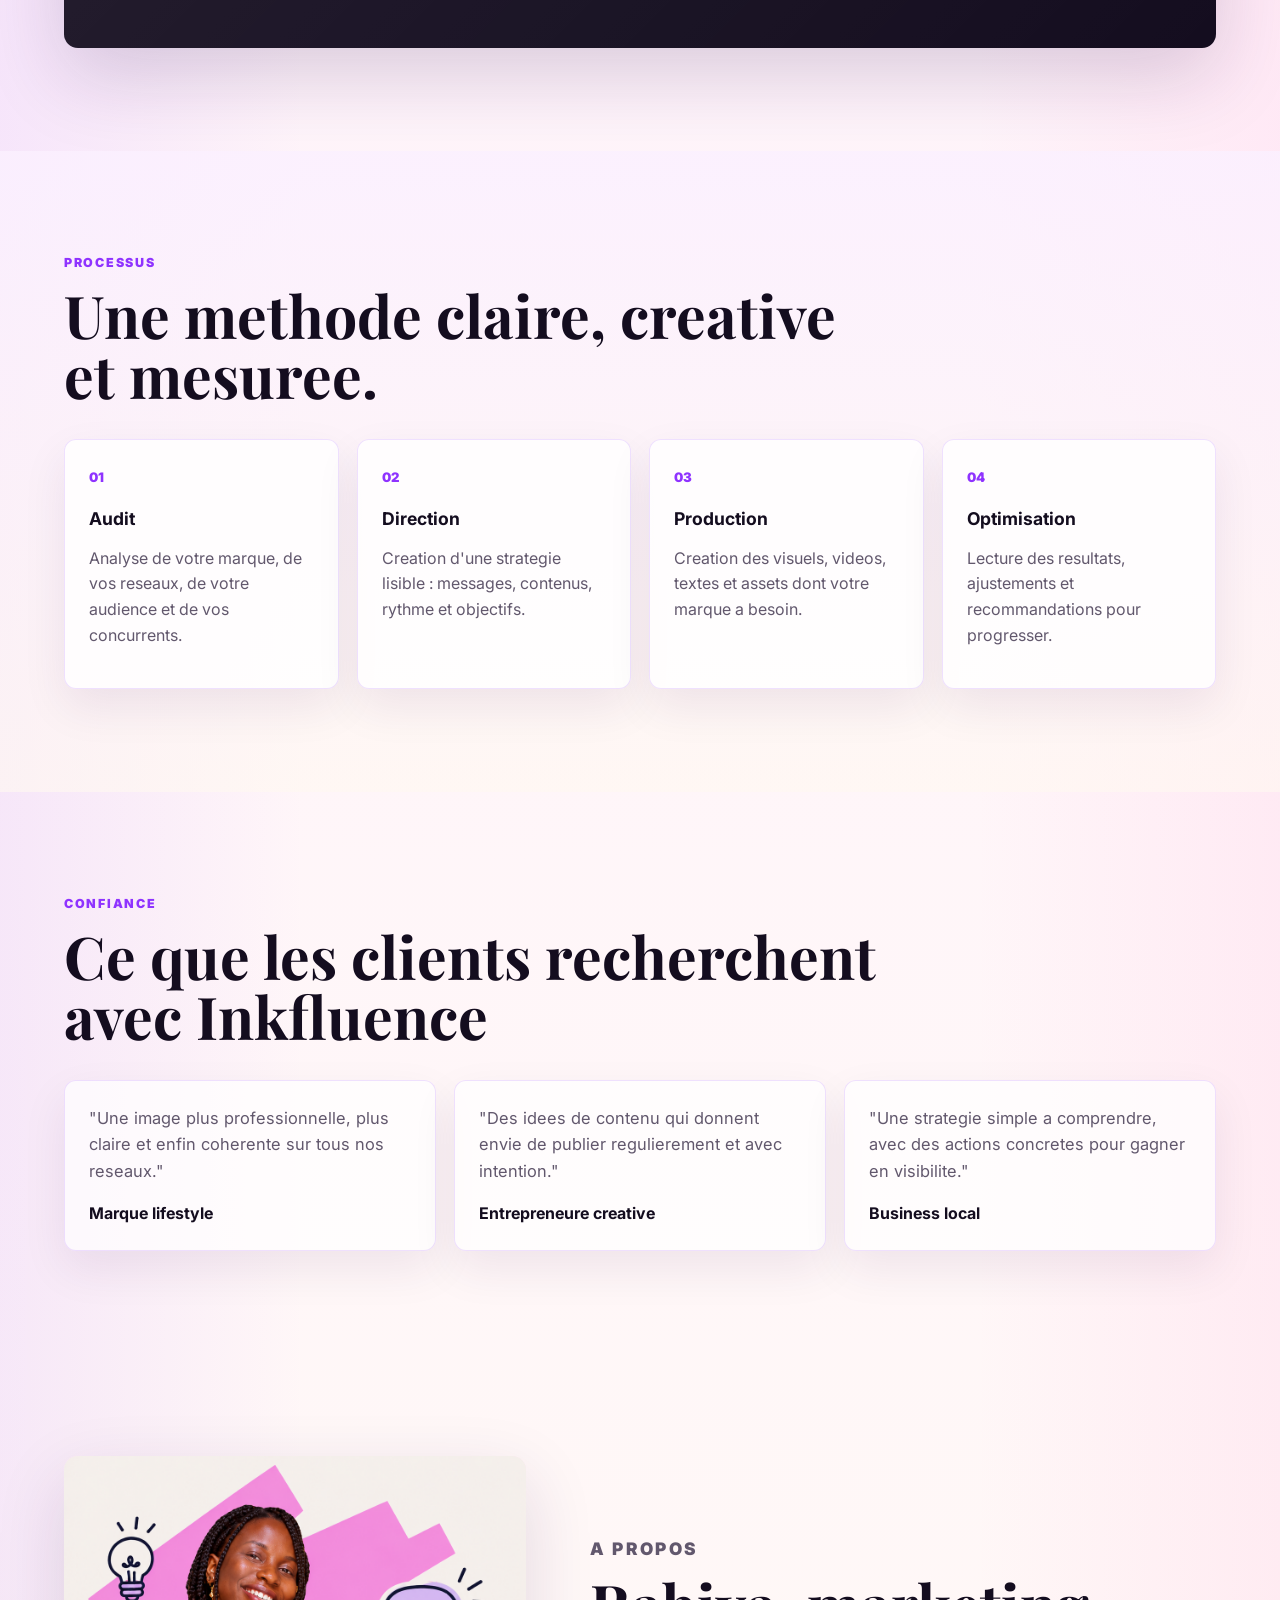
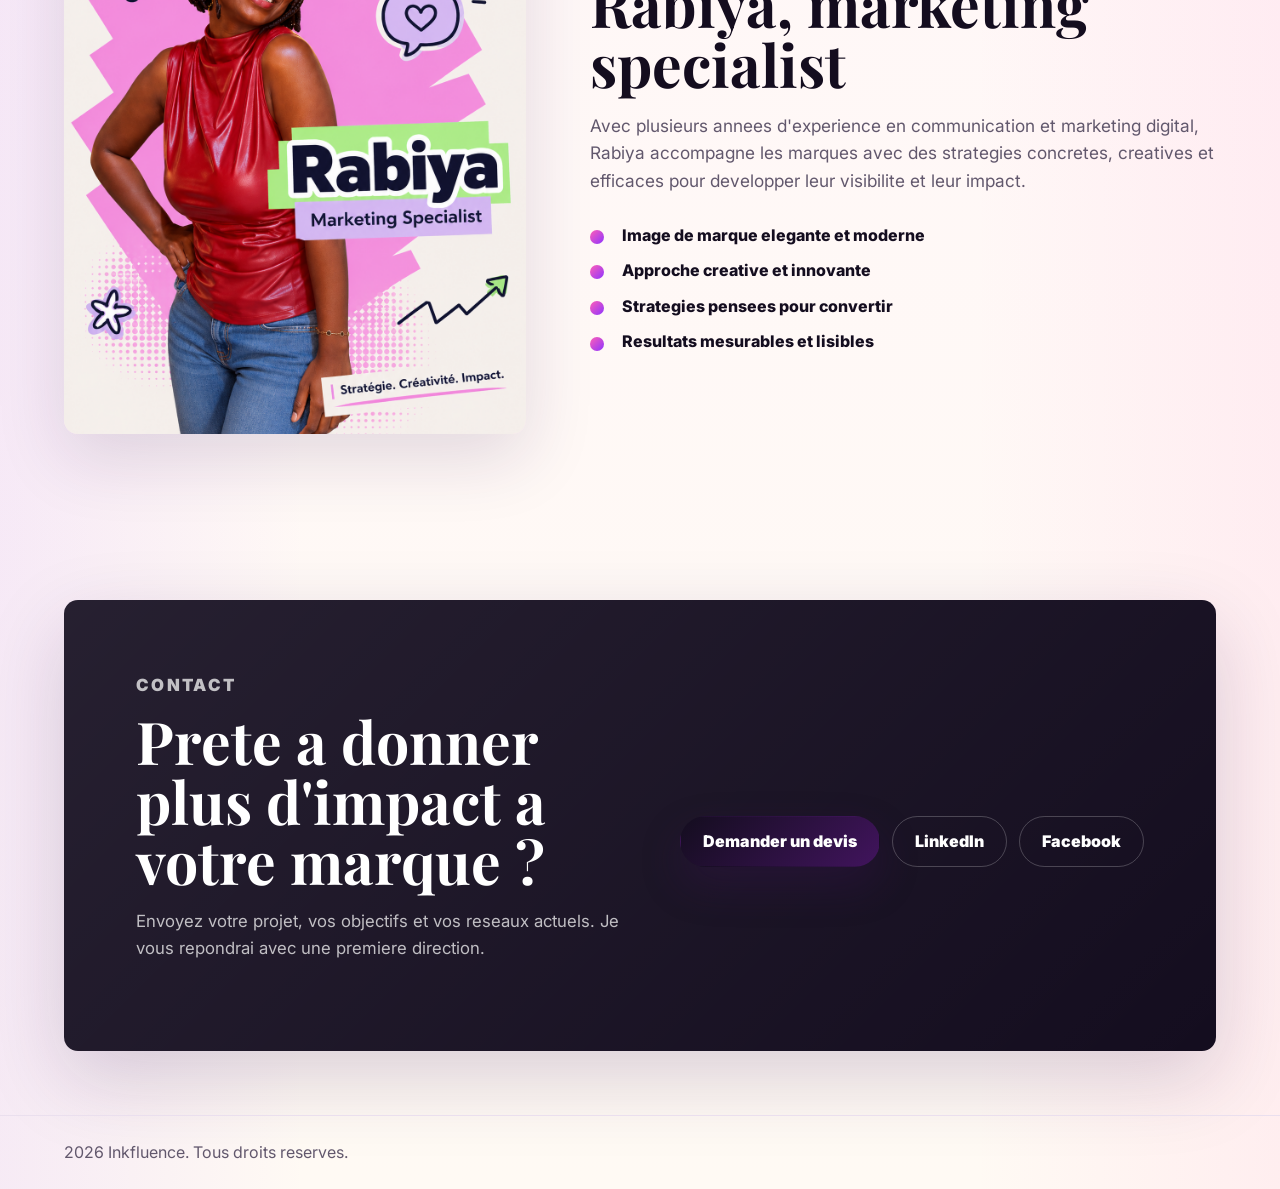
==== commit 9ad3b259: "Add files via upload" ====
--- a/index.html
+++ b/index.html
@@ -3,7 +3,7 @@
 <head>
   <meta charset="UTF-8" />
   <meta name="viewport" content="width=device-width, initial-scale=1.0" />
-  <title>Inkfluence | Portfolio marketing digital</title>
+  <title>Inkfluence | Agence de marketing digital</title>
   <meta
     name="description"
     content="Inkfluence accompagne les marques ambitieuses avec du branding, de la creation de contenu et une strategie digitale orientee resultats."
@@ -11,7 +11,7 @@
   <link rel="preconnect" href="https://fonts.googleapis.com" />
   <link rel="preconnect" href="https://fonts.gstatic.com" crossorigin />
   <link
-    href="https://fonts.googleapis.com/css2?family=Inter:wght@400;500;600;700;800&family=Playfair+Display:wght@700&display=swap"
+    href="https://fonts.googleapis.com/css2?family=Inter:wght@400;500;600;700;800;900&family=Playfair+Display:wght@700;800&display=swap"
     rel="stylesheet"
   />
   <link rel="stylesheet" href="styles.css" />
@@ -19,125 +19,206 @@
 <body>
   <header class="site-header">
     <a class="brand" href="#accueil" aria-label="Accueil Inkfluence">
-      <img src="assets/inkfluence-logo.png" alt="Inkfluence" />
+      <img src="assets/inkfluence-logo-header.png" alt="Inkfluence" />
     </a>
     <nav class="nav" aria-label="Navigation principale">
       <a href="#services">Services</a>
+      <a href="#resultats">Resultats</a>
       <a href="#methode">Methode</a>
-      <a href="#apropos">A propos</a>
       <a href="#contact">Contact</a>
     </nav>
   </header>
 
   <main>
     <section class="hero" id="accueil">
-      <div class="hero-content">
-        <p class="eyebrow">Agence de marketing digital</p>
-        <h1>Nous transformons votre vision en influence.</h1>
+      <div class="hero-copy">
+        <div class="badge-row">
+          <span class="badge">✨ Agence premium</span>
+          <span class="badge">Branding</span>
+          <span class="badge">Social media</span>
+        </div>
+
+        <p class="eyebrow">Marketing digital pour marques ambitieuses</p>
+        <h1>Build your brand. Grow your influence.</h1>
         <p class="hero-text">
-          Inkfluence aide les marques ambitieuses a construire une image forte,
-          creer du contenu engageant et developper une strategie digitale claire.
+          Inkfluence transforme votre image en une presence digitale elegante,
+          coherente et memorable : strategie, contenu, branding et croissance.
         </p>
+
         <div class="hero-actions">
           <a class="button primary" href="mailto:rabydieng2@gmail.com?subject=Demande de devis">Demander un devis</a>
-          <a class="button secondary" href="#services">Voir les services</a>
-        </div>
-        <div class="service-cloud" aria-label="Services Inkfluence">
-          <span class="service-pill">
-            <svg viewBox="0 0 24 24" aria-hidden="true"><path d="M4 18h16M7 18l1-9 4 4 4-4 1 9M8 9l-2-3M16 9l2-3M12 13V5" /></svg>
-            Branding
-          </span>
-          <span class="service-pill">
-            <svg viewBox="0 0 24 24" aria-hidden="true"><path d="M4 20l4-1 10-10a2.8 2.8 0 0 0-4-4L4 15v5ZM13 6l5 5" /></svg>
-            Contenu
-          </span>
-          <span class="service-pill">
-            <svg viewBox="0 0 24 24" aria-hidden="true"><path d="M12 21a9 9 0 1 0-9-9 9 9 0 0 0 9 9ZM12 17a5 5 0 1 0-5-5 5 5 0 0 0 5 5ZM12 12l6-6" /></svg>
-            Strategie
-          </span>
-          <span class="service-pill">
-            <svg viewBox="0 0 24 24" aria-hidden="true"><path d="M4 18V8a2 2 0 0 1 2-2h12a2 2 0 0 1 2 2v10M8 22h8M10 18l-1 4M14 18l1 4M8 12h8M8 9h4" /></svg>
-            Social media
-          </span>
-        </div>
-      </div>
-      <div class="hero-media" aria-label="Visuel de marque Inkfluence">
+          <a class="button secondary" href="#services">Explorer les services</a>
+        </div>
+
+        <div class="stats-grid" aria-label="Statistiques Inkfluence">
+          <div>
+            <strong>360°</strong>
+            <span>strategie de marque</span>
+          </div>
+          <div>
+            <strong>6+</strong>
+            <span>services digitaux</span>
+          </div>
+          <div>
+            <strong>Premium</strong>
+            <span>direction creative</span>
+          </div>
+        </div>
+      </div>
+
+      <div class="hero-visual" aria-label="Univers visuel Inkfluence">
         <img src="assets/inkfluence-hero.png" alt="Identite visuelle Inkfluence" />
-      </div>
-    </section>
-
-    <section class="section intro" aria-label="Presentation">
-      <p>
-        Branding, creation de contenu, gestion des reseaux sociaux, publicite digitale
-        et analyse des performances : chaque action est pensee pour rendre votre marque
-        plus visible, plus coherente et plus memorable.
-      </p>
+        <div class="floating-card top-card">
+          <span>💡</span>
+          <strong>Idee de campagne</strong>
+          <p>Storytelling clair + visuels coherents</p>
+        </div>
+        <div class="floating-card bottom-card">
+          <span>📈</span>
+          <strong>Objectif croissance</strong>
+          <p>Visibilite, engagement, conversion</p>
+        </div>
+      </div>
+    </section>
+
+    <section class="platform-strip" aria-label="Plateformes">
+      <span>Instagram</span>
+      <span>TikTok</span>
+      <span>Meta Ads</span>
+      <span>LinkedIn</span>
+      <span>Canva</span>
+      <span>Brand Strategy</span>
+    </section>
+
+    <section class="section intro">
+      <div class="intro-card">
+        <p class="eyebrow">Signature Inkfluence</p>
+        <h2>Une presence digitale qui attire, rassure et convertit.</h2>
+        <p>
+          Chaque contenu doit servir une intention : rendre votre marque plus
+          visible, plus desirable et plus professionnelle aux yeux de votre audience.
+        </p>
+      </div>
+      <div class="mini-mockups" aria-label="Mockups marketing">
+        <article>
+          <span>🎬</span>
+          <strong>Reels & videos</strong>
+          <p>Formats courts, hooks, scripts et editions engageantes.</p>
+        </article>
+        <article>
+          <span>🎯</span>
+          <strong>Campagnes</strong>
+          <p>Messages publicitaires clairs pour attirer les bons clients.</p>
+        </article>
+        <article>
+          <span>🪄</span>
+          <strong>Identite visuelle</strong>
+          <p>Codes graphiques coherents pour une marque reconnaissable.</p>
+        </article>
+      </div>
     </section>
 
     <section class="section" id="services">
       <div class="section-heading">
         <p class="eyebrow">Expertises</p>
-        <h2>Services</h2>
-      </div>
+        <h2>Services premium</h2>
+        <p>Un accompagnement complet pour construire une image forte et activer les bons leviers digitaux.</p>
+      </div>
+
       <div class="cards">
-        <article class="card">
-          <span class="card-icon"><svg viewBox="0 0 24 24" aria-hidden="true"><path d="M12 21a9 9 0 1 0-9-9 9 9 0 0 0 9 9ZM12 17a5 5 0 1 0-5-5 5 5 0 0 0 5 5ZM12 12l6-6" /></svg></span>
+        <article class="card featured-card">
+          <span class="card-icon">🎯</span>
           <h3>Strategie digitale</h3>
-          <p>Des plans d'action sur mesure pour developper votre visibilite et attirer les bonnes audiences.</p>
-        </article>
-        <article class="card">
-          <span class="card-icon"><svg viewBox="0 0 24 24" aria-hidden="true"><path d="M4 20l4-1 10-10a2.8 2.8 0 0 0-4-4L4 15v5ZM13 6l5 5" /></svg></span>
+          <p>Plan d'action, positionnement, objectifs, calendrier editorial et axes de croissance.</p>
+        </article>
+        <article class="card">
+          <span class="card-icon">🎬</span>
           <h3>Creation de contenu</h3>
-          <p>Visuels premium, videos courtes, storytelling et contenus adaptes a vos plateformes.</p>
-        </article>
-        <article class="card">
-          <span class="card-icon"><svg viewBox="0 0 24 24" aria-hidden="true"><path d="M5 19v-9a7 7 0 0 1 14 0v9M5 13h4v6H5v-6ZM15 13h4v6h-4v-6ZM9 19h6" /></svg></span>
+          <p>Visuels, videos courtes, storytelling, templates et idees de posts a fort impact.</p>
+        </article>
+        <article class="card">
+          <span class="card-icon">📱</span>
           <h3>Reseaux sociaux</h3>
-          <p>Gestion d'Instagram, TikTok, Facebook et LinkedIn avec une ligne editoriale coherente.</p>
-        </article>
-        <article class="card">
-          <span class="card-icon"><svg viewBox="0 0 24 24" aria-hidden="true"><path d="M4 18h16M7 18l1-9 4 4 4-4 1 9M8 9l-2-3M16 9l2-3M12 13V5" /></svg></span>
+          <p>Gestion d'Instagram, TikTok, Facebook et LinkedIn avec une ligne editoriale claire.</p>
+        </article>
+        <article class="card">
+          <span class="card-icon">💎</span>
           <h3>Branding & identite</h3>
-          <p>Une image moderne, elegante et reconnaissable pour vous differencier durablement.</p>
-        </article>
-        <article class="card">
-          <span class="card-icon"><svg viewBox="0 0 24 24" aria-hidden="true"><path d="M4 13h4l10-6v10L8 13H4v0ZM8 13v6M18 10h2M18 14h2" /></svg></span>
+          <p>Univers visuel, ton de marque, couleurs, messages et experience premium.</p>
+        </article>
+        <article class="card">
+          <span class="card-icon">🚀</span>
           <h3>Publicite digitale</h3>
-          <p>Campagnes Meta Ads et TikTok Ads orientees conversion, acquisition et croissance.</p>
-        </article>
-        <article class="card">
-          <span class="card-icon"><svg viewBox="0 0 24 24" aria-hidden="true"><path d="M4 19V5M4 19h16M8 16v-5M12 16V8M16 16v-7M20 16v-3" /></svg></span>
+          <p>Campagnes Meta Ads et TikTok Ads orientees visibilite, acquisition et conversion.</p>
+        </article>
+        <article class="card">
+          <span class="card-icon">📊</span>
           <h3>Analyse & performance</h3>
-          <p>Suivi des resultats, optimisation continue et reporting simple a comprendre.</p>
-        </article>
+          <p>Suivi des resultats, optimisations, reporting simple et recommandations concretes.</p>
+        </article>
+      </div>
+    </section>
+
+    <section class="section results" id="resultats">
+      <div class="result-panel">
+        <div>
+          <p class="eyebrow">Resultats attendus</p>
+          <h2>Une marque plus visible, plus claire, plus credible.</h2>
+        </div>
+        <div class="result-list">
+          <div><strong>+ Visibilite</strong><span>Des contenus qui attirent l'attention.</span></div>
+          <div><strong>+ Confiance</strong><span>Une image coherente et professionnelle.</span></div>
+          <div><strong>+ Conversion</strong><span>Des messages penses pour passer a l'action.</span></div>
+        </div>
       </div>
     </section>
 
     <section class="section method" id="methode">
       <div class="section-heading">
         <p class="eyebrow">Processus</p>
-        <h2>Comment nous travaillons</h2>
+        <h2>Une methode claire, creative et mesuree.</h2>
       </div>
       <div class="steps">
         <article>
-          <span>1</span>
-          <h3>Decouverte</h3>
-          <p>Nous analysons votre marque, votre audience et vos objectifs.</p>
-        </article>
-        <article>
-          <span>2</span>
-          <h3>Strategie</h3>
-          <p>Nous construisons une direction claire, creative et mesurable.</p>
-        </article>
-        <article>
-          <span>3</span>
-          <h3>Creation</h3>
-          <p>Nous produisons des contenus visuels qui renforcent votre image.</p>
-        </article>
-        <article>
-          <span>4</span>
-          <h3>Croissance</h3>
-          <p>Nous optimisons les actions pour maximiser vos resultats.</p>
+          <span>01</span>
+          <h3>Audit</h3>
+          <p>Analyse de votre marque, de vos reseaux, de votre audience et de vos concurrents.</p>
+        </article>
+        <article>
+          <span>02</span>
+          <h3>Direction</h3>
+          <p>Creation d'une strategie lisible : messages, contenus, rythme et objectifs.</p>
+        </article>
+        <article>
+          <span>03</span>
+          <h3>Production</h3>
+          <p>Creation des visuels, videos, textes et assets dont votre marque a besoin.</p>
+        </article>
+        <article>
+          <span>04</span>
+          <h3>Optimisation</h3>
+          <p>Lecture des resultats, ajustements et recommandations pour progresser.</p>
+        </article>
+      </div>
+    </section>
+
+    <section class="section testimonials">
+      <div class="section-heading">
+        <p class="eyebrow">Confiance</p>
+        <h2>Ce que les clients recherchent avec Inkfluence</h2>
+      </div>
+      <div class="testimonial-grid">
+        <article>
+          <p>"Une image plus professionnelle, plus claire et enfin coherente sur tous nos reseaux."</p>
+          <strong>Marque lifestyle</strong>
+        </article>
+        <article>
+          <p>"Des idees de contenu qui donnent envie de publier regulierement et avec intention."</p>
+          <strong>Entrepreneure creative</strong>
+        </article>
+        <article>
+          <p>"Une strategie simple a comprendre, avec des actions concretes pour gagner en visibilite."</p>
+          <strong>Business local</strong>
         </article>
       </div>
     </section>
@@ -166,11 +247,11 @@
     <section class="cta" id="contact">
       <div>
         <p class="eyebrow">Contact</p>
-        <h2>Donnez a votre marque l'impact qu'elle merite.</h2>
-        <p>Parlez-moi de votre projet, de vos objectifs et de vos reseaux actuels.</p>
+        <h2>Prete a donner plus d'impact a votre marque ?</h2>
+        <p>Envoyez votre projet, vos objectifs et vos reseaux actuels. Je vous repondrai avec une premiere direction.</p>
       </div>
       <div class="contact-actions">
-        <a class="button primary" href="mailto:rabydieng2@gmail.com?subject=Demande de devis">rabydieng2@gmail.com</a>
+        <a class="button primary" href="mailto:rabydieng2@gmail.com?subject=Demande de devis">Demander un devis</a>
         <a class="button secondary" href="https://www.linkedin.com/in/rabiya-dieng-50370a362?utm_source=share&utm_campaign=share_via&utm_content=profile&utm_medium=ios_app" target="_blank" rel="noreferrer">LinkedIn</a>
         <a class="button secondary" href="https://www.facebook.com/share/18fPBkWwqf/?mibextid=wwXIfr" target="_blank" rel="noreferrer">Facebook</a>
       </div>
--- a/styles.css
+++ b/styles.css
@@ -1,13 +1,14 @@
 :root {
-  --bg: #fff9f3;
+  --bg: #fff8f1;
   --surface: #ffffff;
-  --ink: #17111f;
+  --ink: #140d1f;
   --muted: #62586d;
   --purple: #8f33ff;
+  --purple-dark: #281037;
   --pink: #ff5fb7;
-  --lime: #b8ff6a;
+  --gold: #f3d88f;
   --line: #eadfee;
-  --shadow: 0 24px 70px rgba(52, 18, 82, 0.13);
+  --shadow: 0 24px 70px rgba(52, 18, 82, 0.14);
 }
 
 * {
@@ -20,12 +21,26 @@
 
 body {
   margin: 0;
-  background: var(--bg);
+  background:
+    linear-gradient(90deg, rgba(143, 51, 255, 0.08), transparent 24%, transparent 76%, rgba(255, 95, 183, 0.08)),
+    linear-gradient(180deg, #fffaf4 0%, #fff4fb 52%, #fffaf4 100%);
   color: var(--ink);
   font-family: Inter, Arial, sans-serif;
   line-height: 1.6;
 }
 
+body::before {
+  content: "";
+  position: fixed;
+  inset: 0;
+  pointer-events: none;
+  background-image:
+    linear-gradient(rgba(143, 51, 255, 0.06) 1px, transparent 1px),
+    linear-gradient(90deg, rgba(143, 51, 255, 0.05) 1px, transparent 1px);
+  background-size: 72px 72px;
+  mask-image: linear-gradient(to bottom, black, transparent 62%);
+}
+
 img {
   display: block;
   max-width: 100%;
@@ -39,25 +54,26 @@
 .site-header {
   position: sticky;
   top: 0;
-  z-index: 10;
+  z-index: 20;
   display: flex;
   align-items: center;
   justify-content: space-between;
   gap: 24px;
-  padding: 18px clamp(20px, 5vw, 72px);
-  background: rgba(255, 249, 243, 0.88);
+  padding: 12px clamp(20px, 5vw, 72px);
+  background: rgba(255, 248, 241, 0.86);
   backdrop-filter: blur(18px);
-  border-bottom: 1px solid rgba(234, 223, 238, 0.7);
+  border-bottom: 1px solid rgba(234, 223, 238, 0.8);
 }
 
 .brand {
   display: inline-flex;
   align-items: center;
-  width: clamp(150px, 14vw, 210px);
-  height: 54px;
+  width: clamp(160px, 16vw, 230px);
+  height: 58px;
   overflow: hidden;
-  border-radius: 6px;
-  background: #12061c;
+  border-radius: 8px;
+  background: #7d638d;
+  box-shadow: 0 16px 34px rgba(52, 18, 82, 0.12);
 }
 
 .brand img {
@@ -74,31 +90,72 @@
   gap: 8px 22px;
   color: var(--muted);
   font-size: 0.95rem;
-  font-weight: 600;
+  font-weight: 800;
+}
+
+.nav a {
+  transition: color 180ms ease, transform 180ms ease;
 }
 
 .nav a:hover {
   color: var(--purple);
+  transform: translateY(-1px);
 }
 
 .hero {
   display: grid;
-  grid-template-columns: minmax(0, 0.9fr) minmax(320px, 1.1fr);
-  align-items: center;
-  gap: clamp(28px, 5vw, 72px);
-  padding: clamp(48px, 8vw, 96px) clamp(20px, 5vw, 72px) 40px;
-  min-height: calc(100vh - 73px);
-}
-
-.hero-content {
-  max-width: 650px;
+  grid-template-columns: minmax(0, 0.9fr) minmax(360px, 1.1fr);
+  align-items: center;
+  gap: clamp(32px, 5vw, 78px);
+  padding: clamp(52px, 7vw, 96px) clamp(20px, 5vw, 72px) 48px;
+  min-height: calc(100vh - 83px);
+  position: relative;
+  overflow: hidden;
+}
+
+.hero::after {
+  content: "";
+  position: absolute;
+  left: clamp(20px, 5vw, 72px);
+  right: clamp(20px, 5vw, 72px);
+  bottom: 18px;
+  height: 1px;
+  background: linear-gradient(90deg, transparent, rgba(143, 51, 255, 0.45), transparent);
+}
+
+.hero-copy {
+  position: relative;
+  z-index: 1;
+  max-width: 720px;
+}
+
+.badge-row {
+  display: flex;
+  flex-wrap: wrap;
+  gap: 10px;
+  margin-bottom: 22px;
+}
+
+.badge,
+.platform-strip span {
+  display: inline-flex;
+  align-items: center;
+  min-height: 36px;
+  padding: 8px 13px;
+  border: 1px solid rgba(143, 51, 255, 0.18);
+  border-radius: 999px;
+  background: rgba(255, 255, 255, 0.78);
+  color: var(--purple-dark);
+  font-weight: 900;
+  font-size: 0.82rem;
+  box-shadow: 0 14px 34px rgba(52, 18, 82, 0.08);
 }
 
 .eyebrow {
   margin: 0 0 12px;
   color: var(--purple);
   font-size: 0.78rem;
-  font-weight: 800;
+  font-weight: 900;
   letter-spacing: 0.14em;
   text-transform: uppercase;
 }
@@ -118,12 +175,13 @@
 }
 
 h1 {
-  font-size: clamp(2.45rem, 5.7vw, 5rem);
-  max-width: 660px;
+  max-width: 720px;
+  font-size: clamp(3rem, 6.3vw, 6.1rem);
+  letter-spacing: 0;
 }
 
 h2 {
-  font-size: clamp(2.2rem, 5vw, 4.6rem);
+  font-size: clamp(2.2rem, 4.6vw, 4.8rem);
 }
 
 h3 {
@@ -133,10 +191,10 @@
 }
 
 .hero-text {
-  max-width: 590px;
+  max-width: 640px;
   margin: 24px 0 0;
   color: var(--muted);
-  font-size: clamp(1.05rem, 2vw, 1.3rem);
+  font-size: clamp(1.08rem, 1.7vw, 1.35rem);
 }
 
 .hero-actions,
@@ -147,166 +205,283 @@
   margin-top: 32px;
 }
 
-.service-cloud {
+.button {
+  display: inline-flex;
+  align-items: center;
+  justify-content: center;
+  min-height: 50px;
+  padding: 12px 22px;
+  border: 1px solid transparent;
+  border-radius: 999px;
+  font-weight: 900;
+  transition: transform 180ms ease, box-shadow 180ms ease, background 180ms ease;
+}
+
+.button:hover {
+  transform: translateY(-2px);
+}
+
+.button.primary {
+  background: linear-gradient(135deg, var(--ink), #41145d);
+  color: #ffffff;
+  box-shadow: 0 18px 40px rgba(65, 20, 93, 0.26);
+}
+
+.button.secondary {
+  background: rgba(255, 255, 255, 0.88);
+  border-color: var(--line);
+  color: var(--ink);
+}
+
+.stats-grid {
+  display: grid;
+  grid-template-columns: repeat(3, minmax(0, 1fr));
+  gap: 12px;
+  margin-top: 32px;
+  max-width: 670px;
+}
+
+.stats-grid div {
+  padding: 16px;
+  border: 1px solid rgba(143, 51, 255, 0.16);
+  border-radius: 8px;
+  background: rgba(255, 255, 255, 0.72);
+  box-shadow: 0 16px 38px rgba(52, 18, 82, 0.08);
+}
+
+.stats-grid strong,
+.result-list strong {
+  display: block;
+  color: var(--ink);
+  font-size: 1.35rem;
+  line-height: 1.1;
+}
+
+.stats-grid span,
+.result-list span {
+  display: block;
+  margin-top: 6px;
+  color: var(--muted);
+  font-size: 0.9rem;
+}
+
+.hero-visual {
+  position: relative;
+  border-radius: 14px;
+  background: #12061c;
+  box-shadow:
+    0 28px 90px rgba(52, 18, 82, 0.18),
+    0 0 0 1px rgba(143, 51, 255, 0.15);
+  overflow: hidden;
+}
+
+.hero-visual::before {
+  content: "";
+  position: absolute;
+  inset: -2px;
+  border-radius: inherit;
+  background: linear-gradient(135deg, rgba(143, 51, 255, 0.55), transparent 38%, rgba(255, 95, 183, 0.35));
+  pointer-events: none;
+  mix-blend-mode: screen;
+}
+
+.hero-visual img {
+  width: 100%;
+  height: min(78vh, 820px);
+  object-fit: cover;
+  object-position: center top;
+}
+
+.floating-card {
+  position: absolute;
+  width: min(230px, 42%);
+  padding: 14px;
+  border: 1px solid rgba(255, 255, 255, 0.18);
+  border-radius: 10px;
+  background: rgba(20, 13, 31, 0.74);
+  color: #ffffff;
+  backdrop-filter: blur(14px);
+  box-shadow: 0 16px 45px rgba(0, 0, 0, 0.22);
+  animation: floatSoft 5s ease-in-out infinite;
+}
+
+.floating-card span {
+  font-size: 1.3rem;
+}
+
+.floating-card strong {
+  display: block;
+  margin-top: 4px;
+}
+
+.floating-card p {
+  margin: 4px 0 0;
+  color: rgba(255, 255, 255, 0.76);
+  font-size: 0.82rem;
+}
+
+.top-card {
+  top: 22px;
+  left: 22px;
+}
+
+.bottom-card {
+  right: 22px;
+  bottom: 22px;
+  animation-delay: 1.2s;
+}
+
+.platform-strip {
   display: flex;
   flex-wrap: wrap;
+  justify-content: center;
   gap: 12px;
-  margin-top: 30px;
-  max-width: 620px;
-}
-
-.service-pill {
-  display: inline-flex;
-  align-items: center;
-  gap: 10px;
-  min-height: 52px;
-  padding: 10px 14px;
-  background: rgba(255, 255, 255, 0.78);
-  border: 1px solid var(--line);
-  border-radius: 999px;
-  color: var(--ink);
-  font-size: 0.92rem;
-  font-weight: 800;
-  box-shadow: 0 14px 34px rgba(52, 18, 82, 0.08);
-}
-
-.service-pill:nth-child(2),
-.service-pill:nth-child(4) {
-  transform: translateY(10px);
-}
-
-.service-pill svg,
-.card-icon svg {
-  width: 24px;
-  height: 24px;
-  fill: none;
-  stroke: currentColor;
-  stroke-width: 1.9;
-  stroke-linecap: round;
-  stroke-linejoin: round;
-}
-
-.button {
-  display: inline-flex;
-  align-items: center;
-  justify-content: center;
-  min-height: 48px;
-  padding: 12px 20px;
-  border: 1px solid transparent;
-  border-radius: 999px;
-  font-weight: 800;
-  transition: transform 180ms ease, box-shadow 180ms ease, background 180ms ease;
-}
-
-.button:hover {
-  transform: translateY(-2px);
-}
-
-.button.primary {
-  background: var(--ink);
+  padding: 18px clamp(20px, 5vw, 72px) 30px;
+}
+
+.section {
+  padding: clamp(58px, 8vw, 112px) clamp(20px, 5vw, 72px);
+}
+
+.intro {
+  display: grid;
+  grid-template-columns: minmax(0, 1fr) minmax(320px, 0.9fr);
+  gap: 24px;
+  align-items: stretch;
+}
+
+.intro-card,
+.result-panel,
+.cta {
+  border-radius: 14px;
+  background:
+    linear-gradient(135deg, rgba(255, 255, 255, 0.08), transparent),
+    #140d1f;
   color: #ffffff;
-  box-shadow: 0 18px 36px rgba(23, 17, 31, 0.22);
-}
-
-.button.secondary {
-  background: var(--surface);
-  border-color: var(--line);
-  color: var(--ink);
-}
-
-.hero-media {
-  overflow: hidden;
-  border-radius: 8px;
-  box-shadow: var(--shadow);
-  background: #13061f;
-}
-
-.hero-media img {
-  width: 100%;
-  height: auto;
-  object-fit: contain;
-  object-position: center top;
-}
-
-.section {
-  padding: clamp(56px, 8vw, 110px) clamp(20px, 5vw, 72px);
-}
-
-.intro {
-  background: var(--ink);
-  color: #ffffff;
-}
-
-.intro p {
-  max-width: 1050px;
-  margin: 0 auto;
-  font-size: clamp(1.45rem, 4vw, 3rem);
-  line-height: 1.18;
-  font-weight: 800;
-}
-
-.section-heading {
-  max-width: 760px;
-  margin-bottom: 34px;
-}
-
-.cards {
-  display: grid;
-  grid-template-columns: repeat(3, minmax(0, 1fr));
-  gap: 18px;
-}
-
+  box-shadow: 0 28px 80px rgba(52, 18, 82, 0.18);
+}
+
+.intro-card {
+  padding: clamp(34px, 5vw, 64px);
+}
+
+.intro-card p:not(.eyebrow),
+.cta p {
+  max-width: 720px;
+  color: rgba(255, 255, 255, 0.72);
+  font-size: 1.05rem;
+}
+
+.mini-mockups {
+  display: grid;
+  gap: 14px;
+}
+
+.mini-mockups article,
 .card,
-.steps article {
-  min-height: 220px;
-  padding: 26px;
-  background: var(--surface);
-  border: 1px solid var(--line);
-  border-radius: 8px;
-  box-shadow: 0 18px 45px rgba(52, 18, 82, 0.06);
+.steps article,
+.testimonial-grid article {
+  padding: 24px;
+  border: 1px solid rgba(143, 51, 255, 0.14);
+  border-radius: 12px;
+  background: rgba(255, 255, 255, 0.82);
+  box-shadow: 0 18px 45px rgba(52, 18, 82, 0.08);
   transition: transform 180ms ease, box-shadow 180ms ease, border-color 180ms ease;
 }
 
-.card:hover {
+.mini-mockups article:hover,
+.card:hover,
+.steps article:hover,
+.testimonial-grid article:hover {
   transform: translateY(-5px);
-  border-color: rgba(143, 51, 255, 0.32);
-  box-shadow: 0 24px 60px rgba(52, 18, 82, 0.12);
-}
-
-.card-icon,
-.steps span {
+  border-color: rgba(143, 51, 255, 0.34);
+  box-shadow: 0 24px 62px rgba(52, 18, 82, 0.14);
+}
+
+.mini-mockups span,
+.card-icon {
   display: inline-grid;
   place-items: center;
   width: 48px;
   height: 48px;
-  border-radius: 50%;
-  background: var(--lime);
-  color: var(--ink);
-  font-weight: 900;
-}
-
-.card:nth-child(2) .card-icon,
-.card:nth-child(5) .card-icon {
-  background: #ffe0f3;
-  color: #8f1cff;
-}
-
-.card:nth-child(3) .card-icon,
-.card:nth-child(6) .card-icon {
-  background: #efe2ff;
-  color: #5d19b5;
-}
-
+  border-radius: 14px;
+  background: #f2e7ff;
+  color: var(--purple-dark);
+  font-size: 1.3rem;
+}
+
+.mini-mockups strong,
+.testimonial-grid strong {
+  display: block;
+  margin-top: 14px;
+}
+
+.mini-mockups p,
 .card p,
 .steps p,
 .about-content p,
-.cta p,
+.testimonial-grid p,
 .site-footer {
   color: var(--muted);
 }
 
+.section-heading {
+  max-width: 820px;
+  margin-bottom: 34px;
+}
+
+.section-heading p:not(.eyebrow) {
+  color: var(--muted);
+  font-size: 1.05rem;
+}
+
+.cards {
+  display: grid;
+  grid-template-columns: repeat(3, minmax(0, 1fr));
+  gap: 18px;
+}
+
+.featured-card {
+  background:
+    linear-gradient(135deg, rgba(143, 51, 255, 0.12), rgba(255, 255, 255, 0.9)),
+    #ffffff;
+}
+
+.results {
+  padding-top: 24px;
+}
+
+.result-panel {
+  display: grid;
+  grid-template-columns: minmax(0, 1fr) minmax(320px, 0.85fr);
+  gap: 28px;
+  align-items: center;
+  padding: clamp(34px, 5vw, 64px);
+}
+
+.result-list {
+  display: grid;
+  gap: 14px;
+}
+
+.result-list div {
+  padding: 18px;
+  border: 1px solid rgba(255, 255, 255, 0.16);
+  border-radius: 10px;
+  background: rgba(255, 255, 255, 0.07);
+}
+
+.result-list strong,
+.result-list span {
+  color: #ffffff;
+}
+
+.result-list span {
+  color: rgba(255, 255, 255, 0.72);
+}
+
 .method {
-  background: #fbf0ff;
+  background: linear-gradient(180deg, rgba(251, 240, 255, 0.85), rgba(255, 248, 241, 0.65));
 }
 
 .steps {
@@ -315,6 +490,28 @@
   gap: 18px;
 }
 
+.steps span {
+  display: inline-flex;
+  color: var(--purple);
+  font-size: 0.82rem;
+  font-weight: 900;
+}
+
+.testimonial-grid {
+  display: grid;
+  grid-template-columns: repeat(3, minmax(0, 1fr));
+  gap: 18px;
+}
+
+.testimonial-grid article {
+  background: rgba(255, 255, 255, 0.7);
+}
+
+.testimonial-grid p {
+  margin-top: 0;
+  font-size: 1.03rem;
+}
+
 .about {
   display: grid;
   grid-template-columns: minmax(280px, 0.85fr) minmax(0, 1.15fr);
@@ -324,7 +521,7 @@
 
 .about-media {
   overflow: hidden;
-  border-radius: 8px;
+  border-radius: 14px;
   background: #ffe8f6;
   box-shadow: var(--shadow);
 }
@@ -354,7 +551,7 @@
 .check-list li {
   position: relative;
   padding-left: 32px;
-  font-weight: 700;
+  font-weight: 800;
 }
 
 .check-list li::before {
@@ -375,13 +572,6 @@
   gap: 28px;
   margin: clamp(20px, 5vw, 72px);
   padding: clamp(36px, 6vw, 72px);
-  background: var(--ink);
-  color: #ffffff;
-  border-radius: 8px;
-}
-
-.cta p {
-  max-width: 650px;
 }
 
 .cta .button.secondary {
@@ -399,8 +589,19 @@
   margin: 0;
 }
 
-@media (max-width: 920px) {
+@keyframes floatSoft {
+  0%, 100% {
+    transform: translateY(0);
+  }
+  50% {
+    transform: translateY(-8px);
+  }
+}
+
+@media (max-width: 980px) {
   .hero,
+  .intro,
+  .result-panel,
   .about,
   .cta {
     grid-template-columns: 1fr;
@@ -411,11 +612,12 @@
   }
 
   .cards,
-  .steps {
+  .steps,
+  .testimonial-grid {
     grid-template-columns: repeat(2, minmax(0, 1fr));
   }
 
-  .hero-media img {
+  .hero-visual img {
     height: auto;
   }
 }
@@ -425,21 +627,26 @@
     align-items: flex-start;
     flex-direction: column;
     gap: 14px;
-    padding-top: 14px;
-    padding-bottom: 14px;
   }
 
   .brand {
     width: 210px;
-    height: 70px;
+    height: 62px;
   }
 
   .nav {
     justify-content: flex-start;
+    gap: 8px 16px;
+  }
+
+  h1 {
+    font-size: clamp(2.65rem, 15vw, 4.2rem);
   }
 
   .cards,
-  .steps {
+  .steps,
+  .testimonial-grid,
+  .stats-grid {
     grid-template-columns: 1fr;
   }
 
@@ -447,26 +654,9 @@
     width: 100%;
   }
 
-  .hero {
-    padding-top: 36px;
-  }
-
-  .service-cloud {
-    display: grid;
-    grid-template-columns: repeat(2, minmax(0, 1fr));
-    gap: 10px;
-  }
-
-  .service-pill {
-    justify-content: center;
-    border-radius: 8px;
-    min-height: 74px;
-    padding: 12px;
-    text-align: center;
-  }
-
-  .service-pill:nth-child(2),
-  .service-pill:nth-child(4) {
-    transform: none;
-  }
-}
+  .floating-card {
+    position: static;
+    width: auto;
+    margin: 12px;
+  }
+}
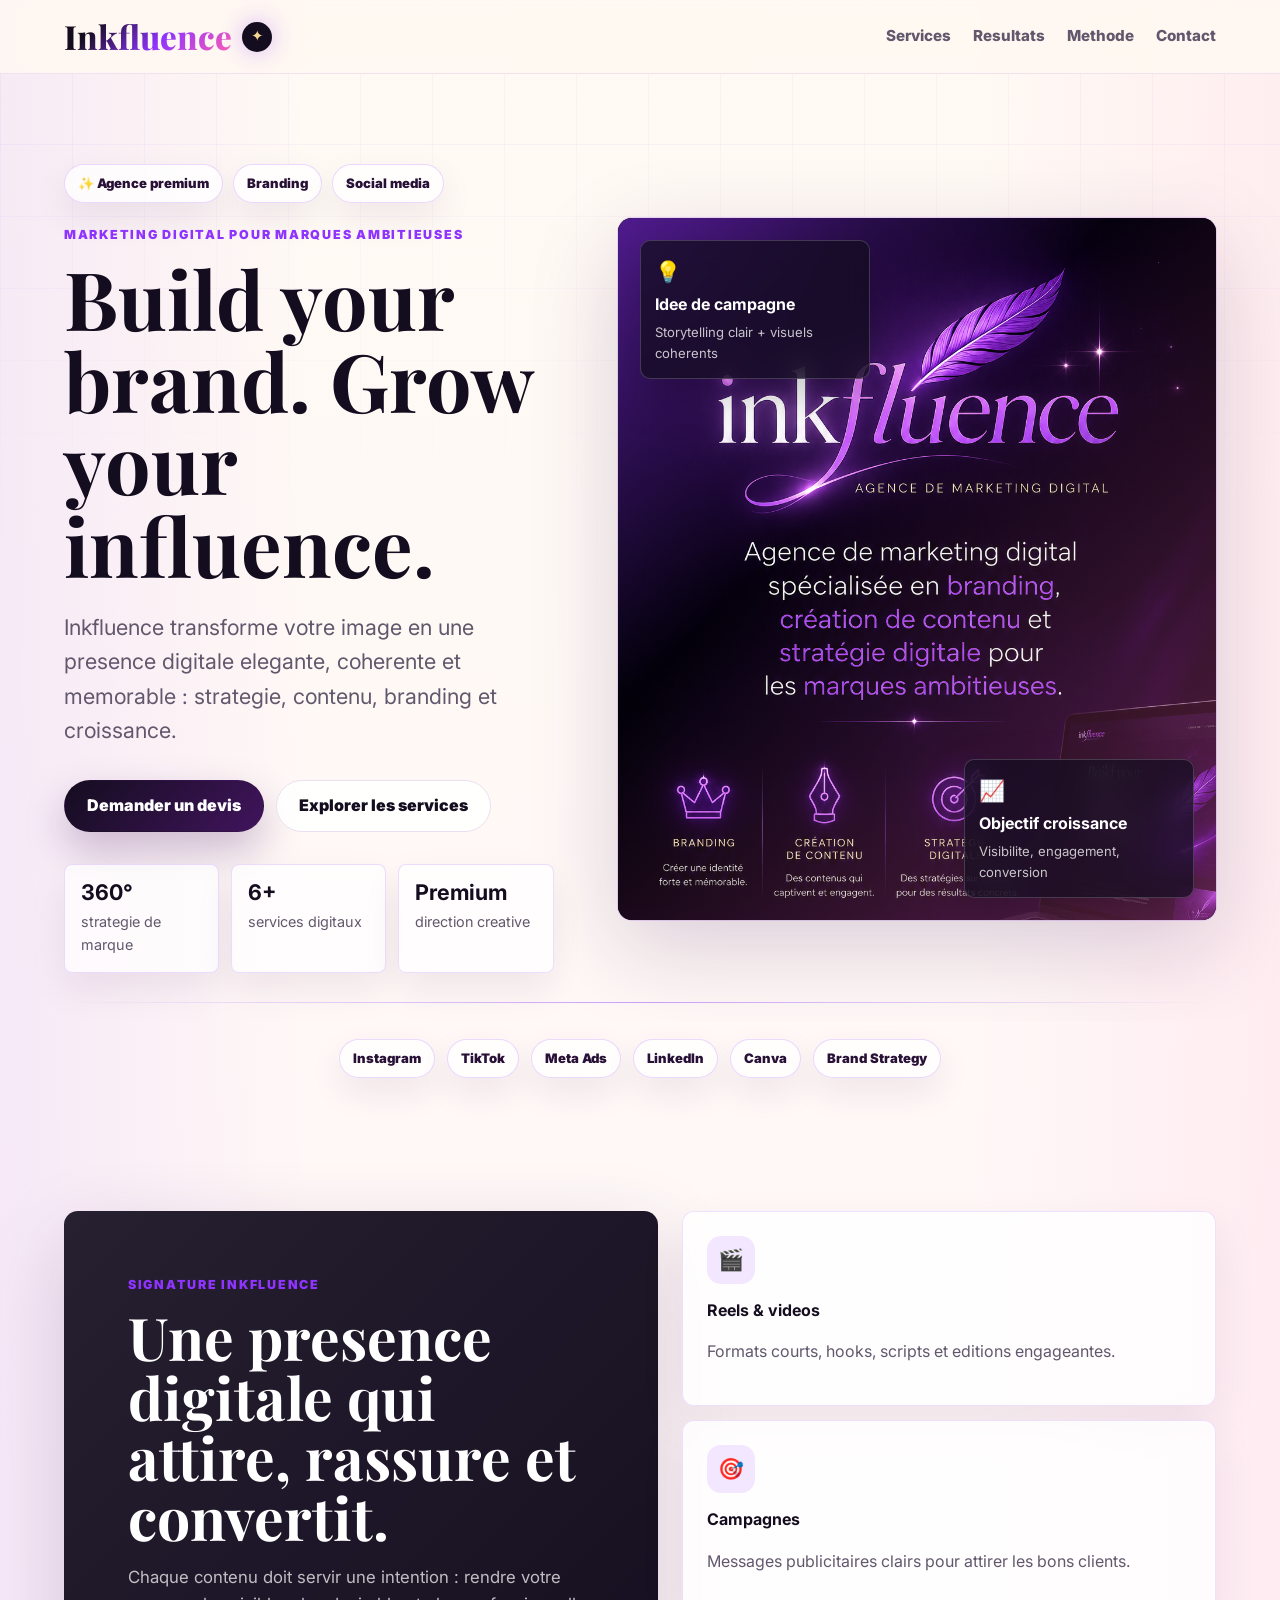
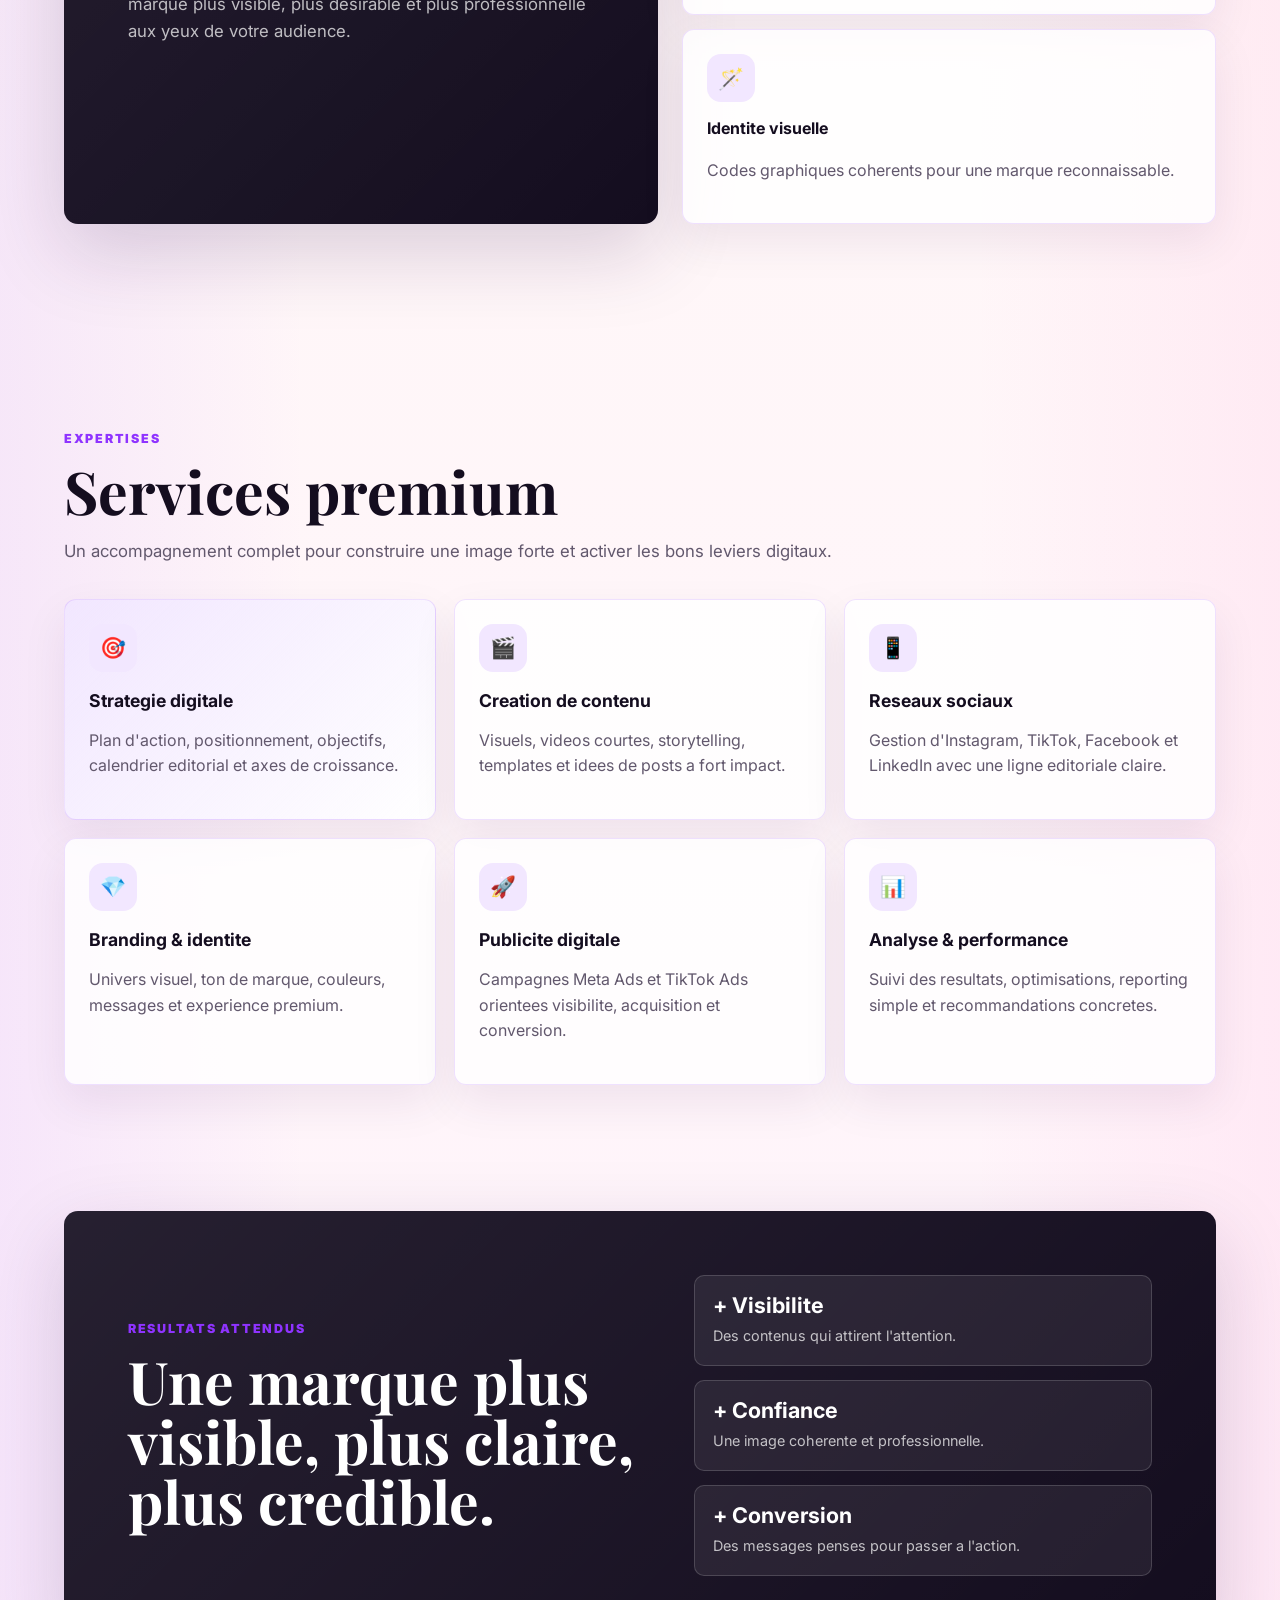
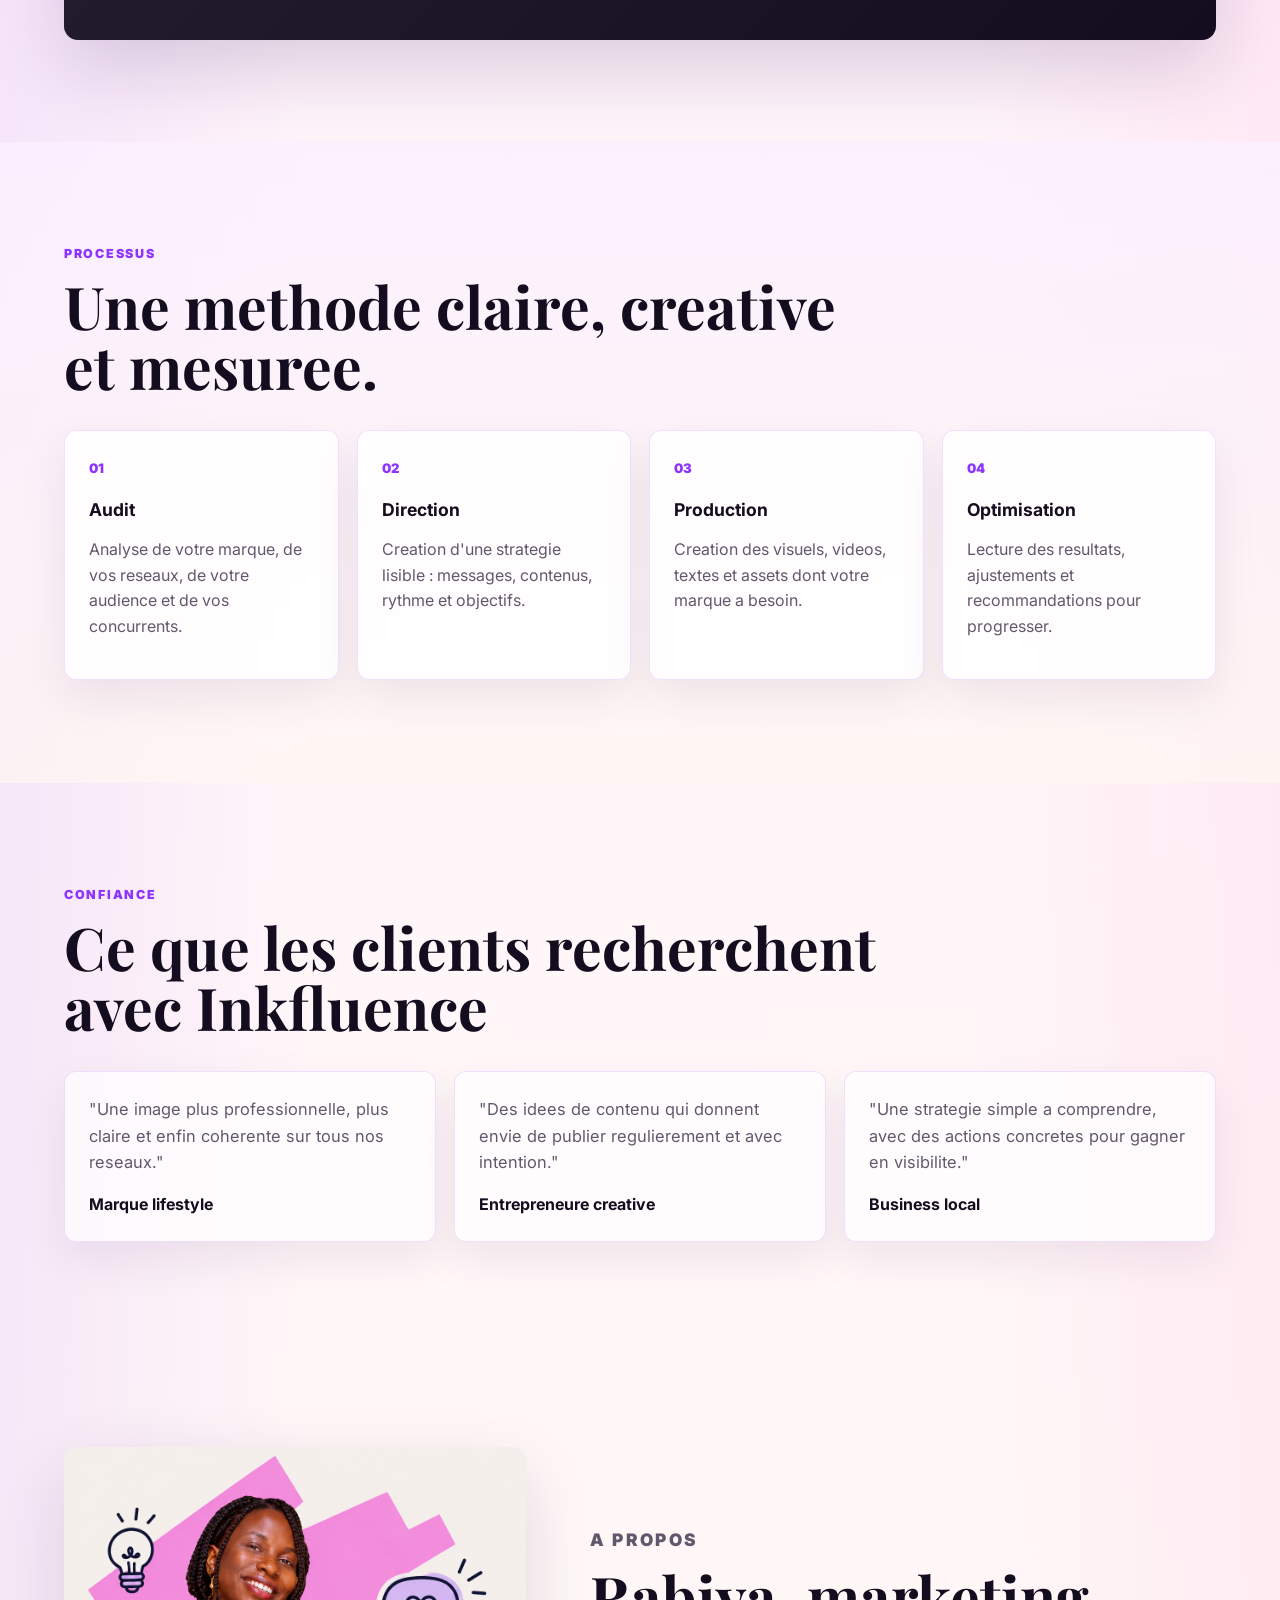
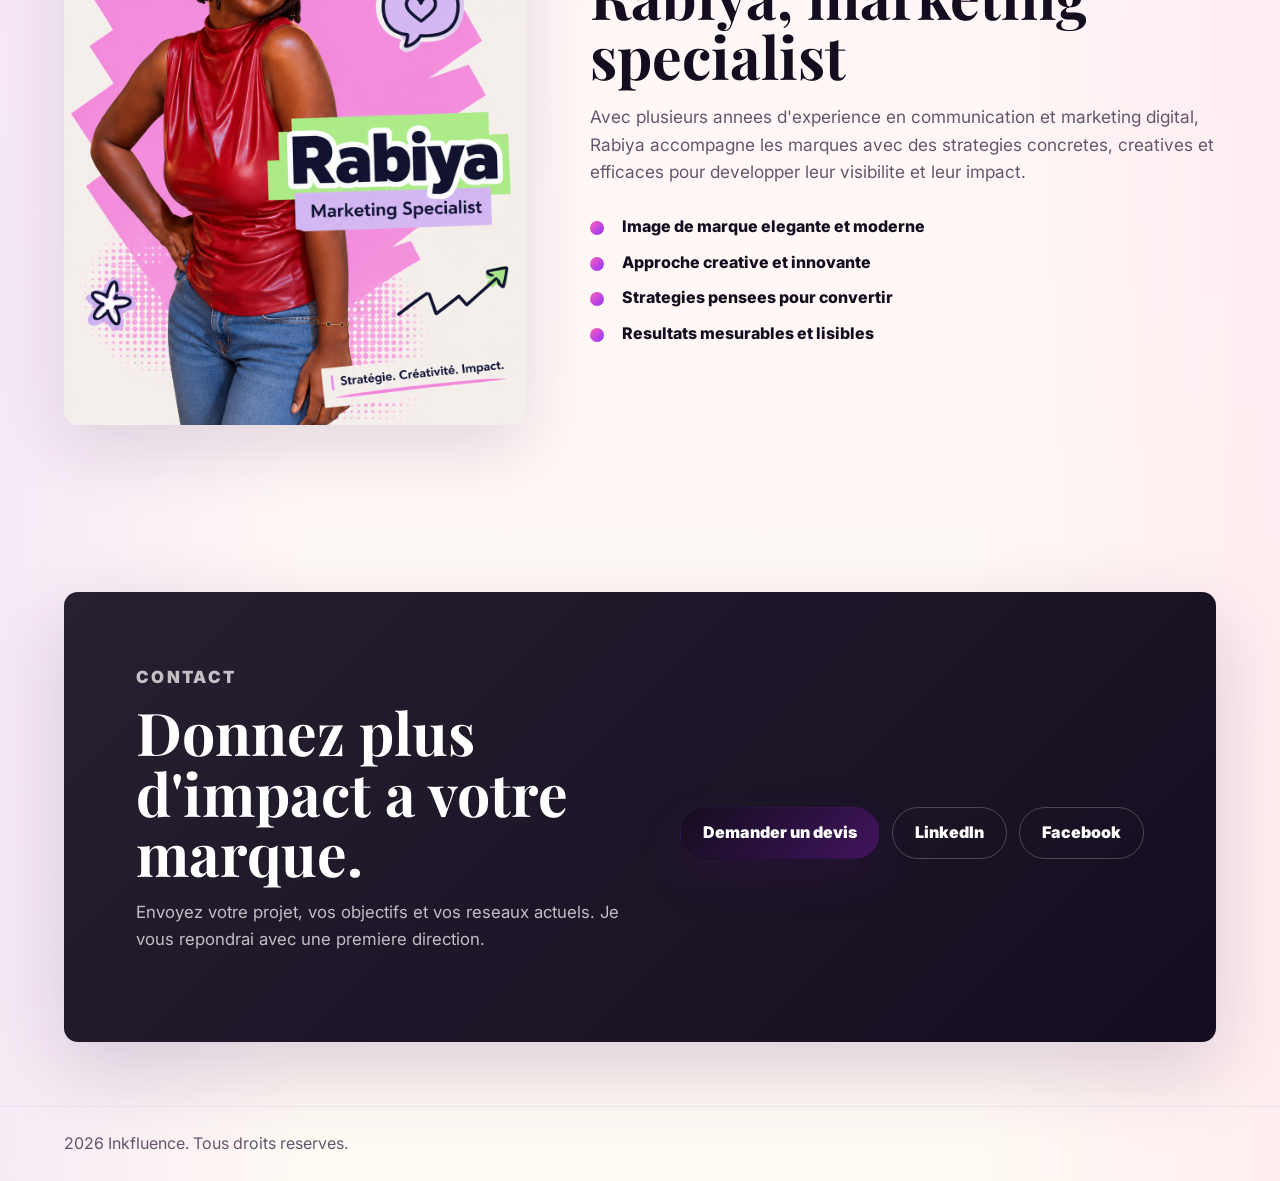
==== commit 7ab8fcfa: "Add files via upload" ====
--- a/index.html
+++ b/index.html
@@ -19,7 +19,8 @@
 <body>
   <header class="site-header">
     <a class="brand" href="#accueil" aria-label="Accueil Inkfluence">
-      <img src="assets/inkfluence-logo-header.png" alt="Inkfluence" />
+      <span class="brand-name">Inkfluence</span>
+      <span class="brand-mark" aria-hidden="true">✦</span>
     </a>
     <nav class="nav" aria-label="Navigation principale">
       <a href="#services">Services</a>
@@ -247,7 +248,7 @@
     <section class="cta" id="contact">
       <div>
         <p class="eyebrow">Contact</p>
-        <h2>Prete a donner plus d'impact a votre marque ?</h2>
+        <h2>Donnez plus d'impact a votre marque.</h2>
         <p>Envoyez votre projet, vos objectifs et vos reseaux actuels. Je vous repondrai avec une premiere direction.</p>
       </div>
       <div class="contact-actions">
--- a/styles.css
+++ b/styles.css
@@ -68,19 +68,33 @@
 .brand {
   display: inline-flex;
   align-items: center;
-  width: clamp(160px, 16vw, 230px);
-  height: 58px;
-  overflow: hidden;
-  border-radius: 8px;
-  background: #7d638d;
-  box-shadow: 0 16px 34px rgba(52, 18, 82, 0.12);
-}
-
-.brand img {
-  width: 100%;
-  height: 100%;
-  object-fit: cover;
-  object-position: center;
+  gap: 10px;
+  min-height: 48px;
+  padding: 8px 14px 8px 0;
+  color: var(--ink);
+}
+
+.brand-name {
+  font-family: "Playfair Display", Georgia, serif;
+  font-size: clamp(1.75rem, 2.6vw, 2.45rem);
+  font-weight: 800;
+  line-height: 1;
+  background: linear-gradient(135deg, #140d1f 18%, #8f33ff 58%, #ff5fb7);
+  -webkit-background-clip: text;
+  background-clip: text;
+  color: transparent;
+}
+
+.brand-mark {
+  display: inline-grid;
+  place-items: center;
+  width: 30px;
+  height: 30px;
+  border-radius: 50%;
+  background: #140d1f;
+  color: #f3d88f;
+  box-shadow: 0 0 24px rgba(143, 51, 255, 0.35);
+  font-size: 0.92rem;
 }
 
 .nav {
@@ -630,8 +644,8 @@
   }
 
   .brand {
-    width: 210px;
-    height: 62px;
+    min-height: 44px;
+    padding-right: 0;
   }
 
   .nav {
